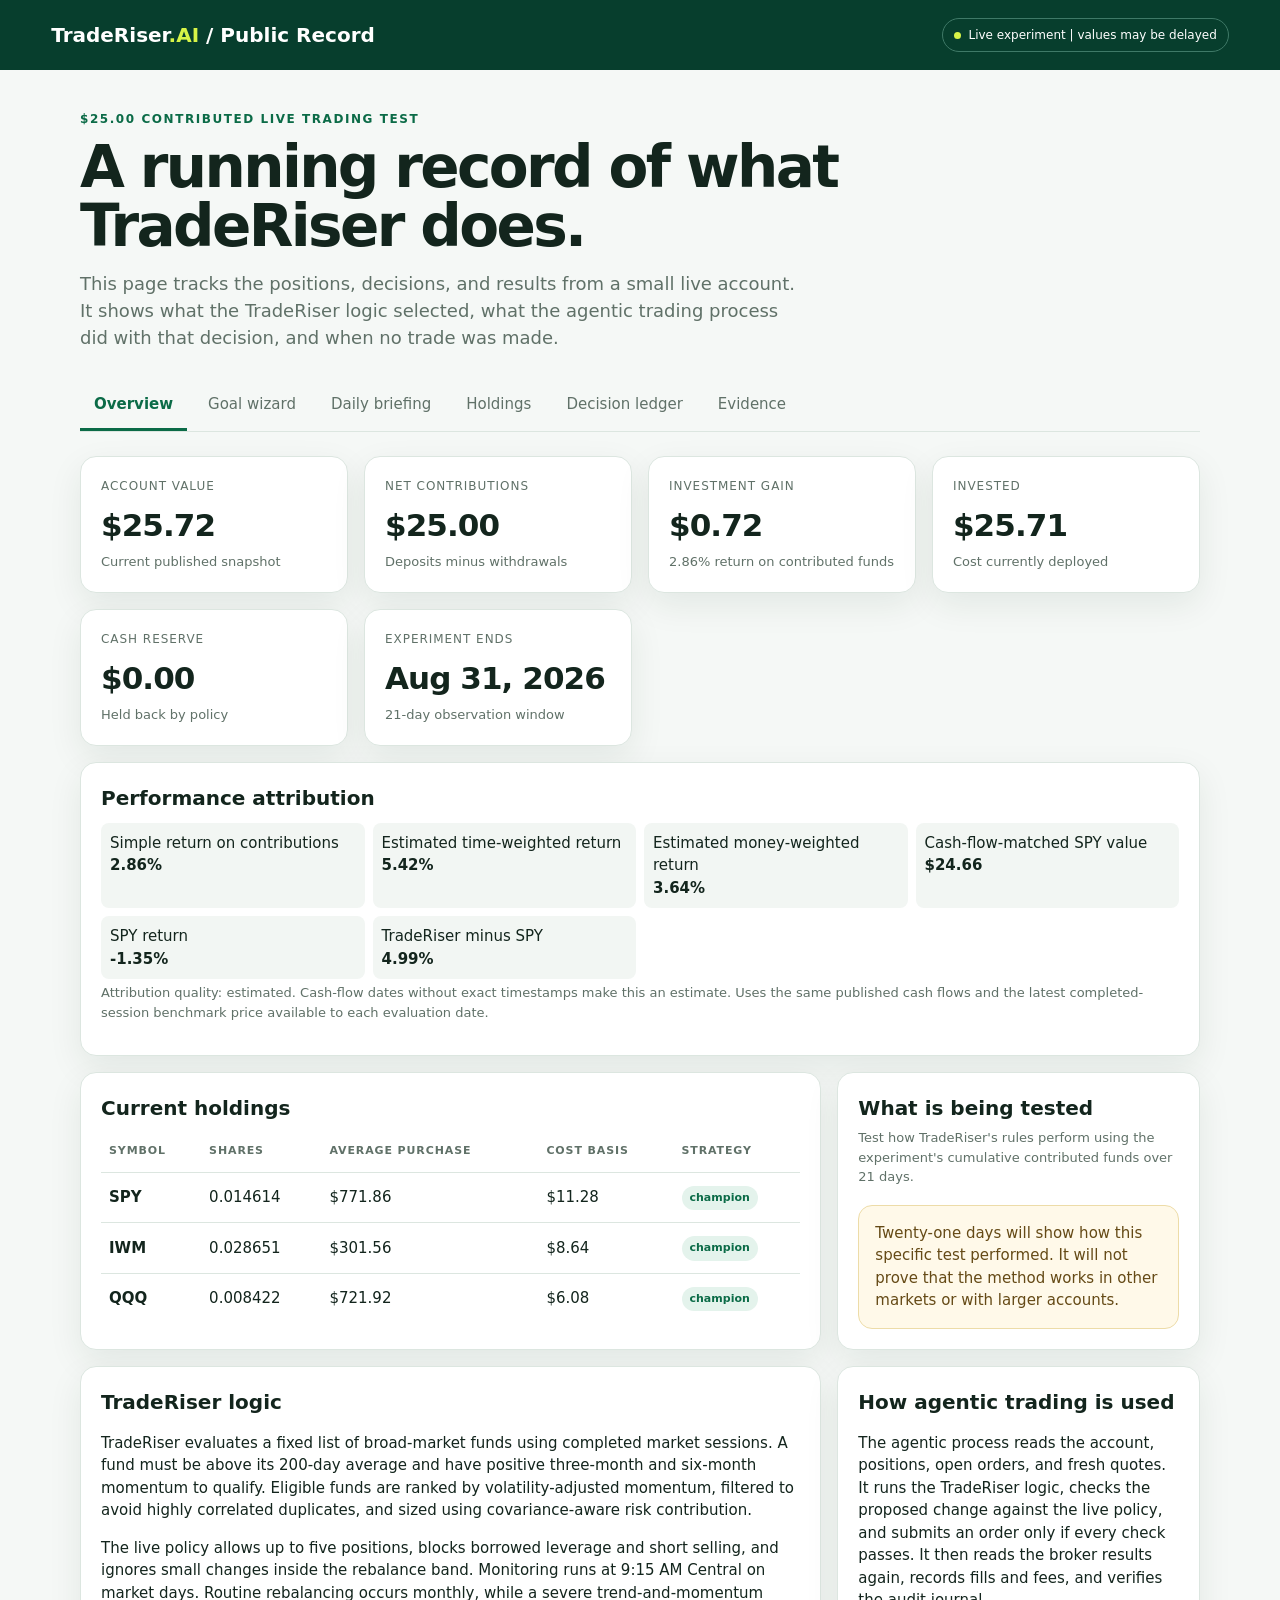
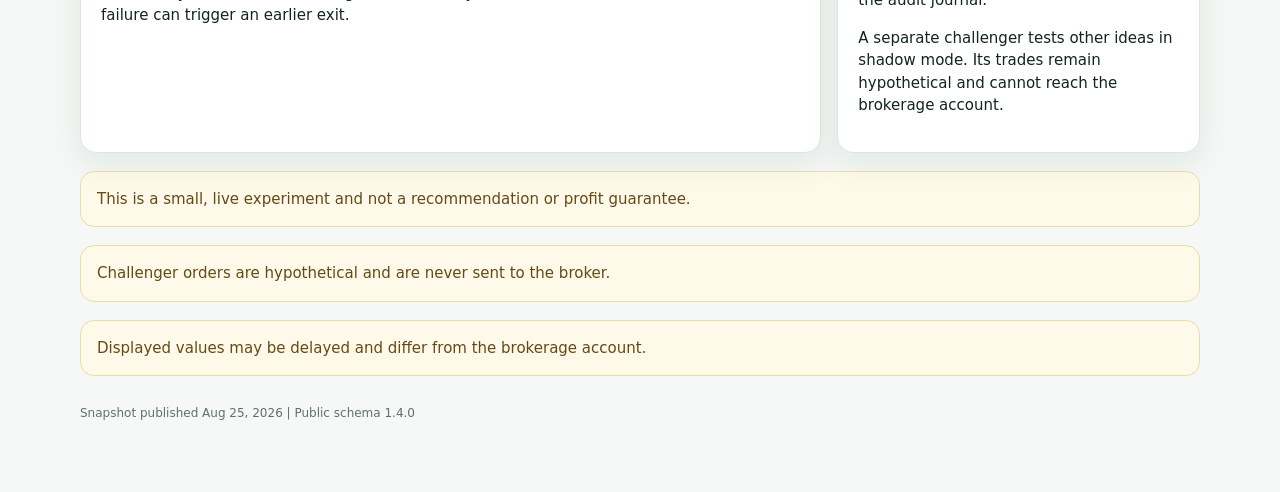
==== traderiser/index.html @ a86deb60 "Show cumulative TradeRiser contributions" ====
<!doctype html>
<html lang="en">
<head>
  <meta charset="utf-8">
  <meta name="viewport" content="width=device-width,initial-scale=1">
  <meta name="description" content="The public, auditable record of TradeRiser's agentic trading experiment using contributed funds.">
  <title>TradeRiser · Public Trading Record</title>
  <style>
    :root{--ink:#13251d;--muted:#607168;--line:#dce6e0;--paper:#f5f8f6;--card:#fff;--green:#0b6b47;--lime:#d7f447;--blue:#2b65d9;--amber:#a76000;--red:#b93535;--shadow:0 12px 34px rgba(15,45,31,.08)}
    *{box-sizing:border-box}body{margin:0;background:var(--paper);color:var(--ink);font:15px/1.5 Inter,ui-sans-serif,system-ui,sans-serif}button{font:inherit}
    header{background:#073e2d;color:#fff;padding:18px clamp(18px,4vw,56px);display:flex;align-items:center;justify-content:space-between;gap:20px}.brand{font-weight:800;font-size:20px}.brand span{color:var(--lime)}.live{padding:7px 11px;border:1px solid #3f7967;border-radius:999px;font-size:12px}.live:before{content:"";display:inline-block;width:7px;height:7px;border-radius:50%;background:var(--lime);margin-right:7px}
    main{max-width:1200px;margin:auto;padding:40px clamp(16px,4vw,40px) 70px}.eyebrow{color:var(--green);font-size:12px;font-weight:800;letter-spacing:.13em;text-transform:uppercase}h1{font-size:clamp(32px,5vw,58px);line-height:1.02;letter-spacing:-.045em;max-width:800px;margin:10px 0 14px}.lede{font-size:18px;color:var(--muted);max-width:730px;margin:0 0 30px}
    .tabs{display:flex;gap:7px;border-bottom:1px solid var(--line);margin-bottom:24px;overflow:auto}.tab{border:0;background:transparent;color:var(--muted);padding:12px 14px;border-bottom:3px solid transparent;cursor:pointer;white-space:nowrap}.tab.active{color:var(--green);border-color:var(--green);font-weight:750}.panel{display:none}.panel.active{display:block}
    .grid{display:grid;grid-template-columns:repeat(12,1fr);gap:16px}.card{grid-column:span 3;background:var(--card);border:1px solid var(--line);border-radius:16px;padding:20px;box-shadow:var(--shadow)}.wide{grid-column:span 8}.side{grid-column:span 4}.full{grid-column:1/-1}.label{font-size:12px;color:var(--muted);text-transform:uppercase;letter-spacing:.08em}.metric{font-size:31px;font-weight:800;letter-spacing:-.03em;margin-top:7px}.sub{color:var(--muted);font-size:13px;margin-top:4px}
    table{width:100%;border-collapse:collapse;margin-top:8px}th,td{text-align:left;padding:12px 8px;border-bottom:1px solid var(--line)}th{font-size:11px;text-transform:uppercase;letter-spacing:.08em;color:var(--muted)}tr:last-child td{border-bottom:0}.ticker{font-weight:850}.pill{display:inline-block;padding:4px 8px;border-radius:999px;font-size:11px;font-weight:750;background:#e4f3ec;color:var(--green)}.pill.shadow{background:#e9effc;color:var(--blue)}.pill.none{background:#f5eee4;color:var(--amber)}
    h2{font-size:20px;margin:0 0 5px}h3{font-size:16px;margin:22px 0 8px}.decision{border-left:3px solid var(--green);padding:0 0 20px 18px;margin-left:5px}.decision.shadow{border-color:var(--blue)}.decision:last-child{padding-bottom:0}.decision-time{color:var(--muted);font-size:12px}.orders{margin:10px 0 0;padding-left:18px}.reason{padding:12px 0;border-bottom:1px solid var(--line)}.reason:last-child{border:0}.score{font-variant-numeric:tabular-nums;font-weight:700}.disclosure{background:#fff9e9;border:1px solid #eddca8;border-radius:14px;padding:16px;color:#654a16;margin-top:18px}.empty{color:var(--muted);padding:18px 0}.error{color:var(--red)}footer{color:var(--muted);font-size:12px;margin-top:28px}.day{border:1px solid var(--line);border-radius:13px;margin:10px 0;background:#fbfdfc}.day summary{display:grid;grid-template-columns:1.3fr 1fr 1fr;gap:12px;align-items:center;padding:14px 16px;cursor:pointer;list-style:none}.day summary::-webkit-details-marker{display:none}.day-date{font-weight:800}.day-value{font-size:18px;font-weight:850}.change.up{color:var(--green)}.change.down{color:var(--red)}.day-detail{padding:0 16px 14px}.day-note{color:var(--muted);font-size:12px;margin:3px 0 10px}
    .wizard-form{display:grid;grid-template-columns:1fr 1fr;gap:14px;margin-top:18px}.wizard-form label{display:grid;gap:6px;font-weight:700}.wizard-form input,.wizard-form select{width:100%;padding:11px;border:1px solid var(--line);border-radius:9px;background:#fff;color:var(--ink)}.primary{border:0;border-radius:9px;background:var(--green);color:#fff;font-weight:800;padding:12px 16px;cursor:pointer}.callout{padding:14px;border-radius:12px;background:#eef6f1;margin:10px 0}.warning{padding:12px;border-radius:10px;background:#fff5dc;color:#704b00;margin-top:9px}.plain{color:var(--muted);margin-top:5px}.flow-grid{display:grid;grid-template-columns:repeat(4,1fr);gap:8px;margin-top:10px}.flow-grid div{padding:9px;background:#f2f6f3;border-radius:8px}.flow-grid b{display:block}.strategy-list{padding-left:20px}.why-grid{display:grid;grid-template-columns:repeat(3,1fr);gap:12px}.why{border:1px solid var(--line);border-radius:12px;padding:15px}
    @media(max-width:800px){.card,.wide,.side{grid-column:1/-1}header{align-items:flex-start;flex-direction:column}.metric{font-size:26px}th:nth-child(3),td:nth-child(3){display:none}.wizard-form,.why-grid,.flow-grid{grid-template-columns:1fr}.day summary{grid-template-columns:1fr 1fr}.day summary .change{grid-column:1/-1}}
  </style>
</head>
<body>
  <header><div class="brand">TradeRiser<span>.AI</span> / Public Record</div><div class="live">Live experiment | values may be delayed</div></header>
  <main>
    <div class="eyebrow" id="experiment-funding">Live trading test</div>
    <h1>A running record of what TradeRiser does.</h1>
    <p class="lede">This page tracks the positions, decisions, and results from a small live account. It shows what the TradeRiser logic selected, what the agentic trading process did with that decision, and when no trade was made.</p>
    <nav class="tabs" aria-label="Transparency sections">
      <button class="tab active" data-panel="overview">Overview</button><button class="tab" data-panel="wizard">Goal wizard</button><button class="tab" data-panel="briefing">Daily briefing</button><button class="tab" data-panel="holdings">Holdings</button><button class="tab" data-panel="ledger">Decision ledger</button><button class="tab" data-panel="research">Evidence</button>
    </nav>
    <section id="overview" class="panel active"><div class="grid">
      <article class="card"><div class="label">Account value</div><div class="metric" id="value">N/A</div><div class="sub">Current published snapshot</div></article>
      <article class="card"><div class="label">Net contributions</div><div class="metric" id="contributions">N/A</div><div class="sub">Deposits minus withdrawals</div></article>
      <article class="card"><div class="label">Investment gain</div><div class="metric" id="gain">N/A</div><div class="sub" id="gain-rate">Excludes contributed funds</div></article>
      <article class="card"><div class="label">Invested</div><div class="metric" id="invested">N/A</div><div class="sub">Cost currently deployed</div></article>
      <article class="card"><div class="label">Cash reserve</div><div class="metric" id="cash">N/A</div><div class="sub">Held back by policy</div></article>
      <article class="card"><div class="label">Experiment ends</div><div class="metric" id="ends">N/A</div><div class="sub">21-day observation window</div></article>
      <article class="card full"><h2>Performance attribution</h2><div id="performance-summary" class="flow-grid"></div><p class="sub" id="performance-note"></p></article>
      <article class="card wide"><h2>Current holdings</h2><div id="overview-holdings"></div></article>
      <article class="card side"><h2>What is being tested</h2><p id="objective" class="sub"></p><div class="disclosure">Twenty-one days will show how this specific test performed. It will not prove that the method works in other markets or with larger accounts.</div></article>
      <article class="card wide"><h2>TradeRiser logic</h2><p>TradeRiser evaluates a fixed list of broad-market funds using completed market sessions. A fund must be above its 200-day average and have positive three-month and six-month momentum to qualify. Eligible funds are ranked by volatility-adjusted momentum, filtered to avoid highly correlated duplicates, and sized using covariance-aware risk contribution.</p><p>The live policy allows up to five positions, blocks borrowed leverage and short selling, and ignores small changes inside the rebalance band. Monitoring runs at 9:15 AM Central on market days. Routine rebalancing occurs monthly, while a severe trend-and-momentum failure can trigger an earlier exit.</p></article>
      <article class="card side"><h2>How agentic trading is used</h2><p>The agentic process reads the account, positions, open orders, and fresh quotes. It runs the TradeRiser logic, checks the proposed change against the live policy, and submits an order only if every check passes. It then reads the broker results again, records fills and fees, and verifies the audit journal.</p><p>A separate challenger tests other ideas in shadow mode. Its trades remain hypothetical and cannot reach the brokerage account.</p></article>
    </div></section>
    <section id="wizard" class="panel"><div class="grid"><article class="card wide"><h2>Build a starting profile</h2><p class="sub">Five answers create an educational draft. It cannot change the live account or place a trade.</p><form id="goal-form" class="wizard-form"><label>1. What is the money for?<select id="goal"><option>Long-term wealth</option><option>Retirement</option><option>Home purchase</option><option>Education</option></select></label><label>2. How many years can it stay invested?<input id="horizon" type="number" min="1" max="50" value="10"></label><label>3. How much could you add each month?<input id="monthly" type="number" min="0" step="5" value="20"></label><label>4. What temporary loss could you tolerate?<select id="loss"><option value="8">About 8%</option><option value="18" selected>About 18%</option><option value="30">About 30%</option></select></label><label>5. Do you have separate emergency savings?<select id="emergency"><option value="yes">Yes</option><option value="no">No</option></select></label><button class="primary" type="submit">Create draft profile</button></form></article><article class="card side"><h2>Your draft</h2><div id="profile-result" class="empty">Complete the five questions to see a profile.</div></article><article class="card full"><h2>Long-term funding projection</h2><p class="sub">Illustrative scenarios only. Returns are not guaranteed.</p><div id="projection"></div></article></div></section>
    <section id="briefing" class="panel"><div class="grid"><article class="card wide"><h2>What happened today</h2><div id="daily-briefing"></div></article><article class="card side"><h2>Beginner dictionary</h2><div id="dictionary"></div></article></div></section>
    <section id="holdings" class="panel"><div class="grid"><article class="card full"><h2>Positions owned by this experiment</h2><div id="holdings-table"></div></article><article class="card full"><h2>Why do I own this?</h2><div id="holding-reasons" class="why-grid"></div></article></div></section>
    <section id="ledger" class="panel"><div class="grid"><article class="card full"><h2>Daily portfolio record</h2><p class="sub">Select a day to see the portfolio total, change from the prior published day, and the holdings behind that value.</p><div id="portfolio-history"></div></article><article class="card full"><h2>Executed trades</h2><p class="sub">Reconciled broker fills are published immediately after verification.</p><div id="trades"></div></article><article class="card full"><h2>Decision ledger</h2><p class="sub">Every recorded champion and challenger cycle appears here. Hypothetical challenger orders are never sent to Robinhood.</p><div id="decisions"></div></article></div></section>
    <section id="research" class="panel"><div class="grid"><article class="card wide"><h2>Strategy profile</h2><div id="strategy-profile"></div></article><article class="card side"><h2>Evidence status</h2><div id="evidence"></div></article><article class="card wide"><h2>Live account vs SPY</h2><div id="live-benchmark"></div></article><article class="card side"><h2>Challenger vs SPY</h2><div id="backtest"></div></article><article class="card full"><h2>Latest champion ranking</h2><div id="rankings"></div></article></div></section>
    <div id="disclosures"></div><footer id="published">Loading public snapshot…</footer>
  </main>
  <script>
    const money=v=>v==null?'N/A':new Intl.NumberFormat('en-US',{style:'currency',currency:'USD'}).format(v);
    const pct=v=>v==null?'N/A':`${(v*100).toFixed(2)}%`;
    const date=v=>v?new Date(/^\d{4}-\d{2}-\d{2}$/.test(v)?`${v}T12:00:00`:v).toLocaleDateString('en-US',{month:'short',day:'numeric',year:'numeric'}):'N/A';
    document.querySelectorAll('.tab').forEach(btn=>btn.addEventListener('click',()=>{document.querySelectorAll('.tab,.panel').forEach(x=>x.classList.remove('active'));btn.classList.add('active');document.getElementById(btn.dataset.panel).classList.add('active')}));
    function holdings(items){if(!items.length)return '<div class="empty">No published positions.</div>';return `<table><thead><tr><th>Symbol</th><th>Shares</th><th>Average purchase</th><th>Cost basis</th><th>Strategy</th></tr></thead><tbody>${items.map(x=>`<tr><td class="ticker">${x.symbol}</td><td>${x.shares}</td><td>${money(x.average_price)}</td><td>${money(x.cost_basis)}</td><td><span class="pill">${x.strategy}</span></td></tr>`).join('')}</tbody></table>`}
    function ledger(items){if(!items.length)return '<div class="empty">No published decisions.</div>';return items.map(x=>`<div class="decision ${x.kind==='challenger'?'shadow':''}"><div><span class="pill ${x.kind==='challenger'?'shadow':'none'}">${x.kind.replace('_',' ')}</span> <span class="pill">${x.stage||'evaluation'}</span> <span class="pill ${x.orders.length?'shadow':'none'}">${x.orders.length?x.orders[0].status||x.status:'no trade'}</span></div><h3>${x.kind==='executed_trade'?`Executed ${x.orders[0].side} of ${x.orders[0].symbol}`:(x.selected.length?`Selected ${x.selected.join(', ')}`:'No allocation change')}</h3><div class="decision-time">${date(x.generated_at)}</div>${x.orders.length?`<ul class="orders">${x.orders.map(o=>`<li>${o.side} ${money(o.dollars)} of ${o.symbol} · ${o.status||x.status}${o.quantity!=null?` · ${o.quantity} shares at ${money(o.average_price)} · fees ${money(o.fees)}`:''}</li>`).join('')}</ul>`:'<p class="sub">Evaluation completed; no order crossed the strategy threshold.</p>'}${x.kind==='executed_trade'?`<div class="reason">Decision source: ${x.decision_source||'not recorded'} · Broker submission: ${x.broker_submission_source||'not recorded'} · Authorization: ${x.authorization_label} · Reconciliation: ${x.reconciled?'matched':'mismatch'}</div>${x.deferred_follow_up?`<div class="reason">Deferred follow-up: ${x.deferred_follow_up.symbol} ${money(x.deferred_follow_up.dollars)} · ${x.deferred_follow_up.status}</div>`:''}`:''}${x.explanation.slice(0,2).map(r=>`<div class="reason">${r}</div>`).join('')}</div>`).join('')}
    function tradeLedger(items){if(!items?.length)return '<div class="empty">No reconciled fills have been published.</div>';return `<table><thead><tr><th>Time</th><th>Symbol</th><th>Side</th><th>Amount</th><th>Shares</th><th>Fill price</th><th>Fees</th><th>Decision source</th><th>Broker submission</th><th>Status</th></tr></thead><tbody>${items.slice().reverse().map(x=>`<tr><td>${date(x.reconciled_at)}</td><td class="ticker">${x.symbol}</td><td>${x.side}</td><td>${money(x.dollar_amount)}</td><td>${x.quantity??'N/A'}</td><td>${money(x.average_price)}</td><td>${money(x.fees)}</td><td>${x.decision_source||'not recorded'}</td><td>${x.broker_submission_source||'not recorded'}</td><td><span class="pill">${x.state}</span>${x.deferred_follow_up?`<div class="sub">${x.deferred_follow_up.symbol} ${money(x.deferred_follow_up.dollars)} · ${x.deferred_follow_up.status}</div>`:''}</td></tr>`).join('')}</tbody></table>`}
    function portfolioHistory(items){if(!items?.length)return '<div class="empty">No daily portfolio history has been published.</div>';return items.slice().reverse().map((x,i)=>{const c=x.change;const cls=c>0?'up':c<0?'down':'';const breakdown=x.holdings?.length?`<table><thead><tr><th>Symbol</th><th>Shares</th><th>Value</th></tr></thead><tbody>${x.holdings.map(h=>`<tr><td class="ticker">${h.symbol}</td><td>${h.shares??'N/A'}</td><td>${money(h.value)}</td></tr>`).join('')}</tbody></table>`:'<div class="empty">No holdings were captured.</div>';return `<details class="day" ${i===0?'open':''}><summary><span class="day-date">${date(x.date)}</span><span class="day-value">${money(x.value)}</span><span class="change ${cls}">${c==null?'Starting value':`${c>=0?'+':''}${money(c)} (${c>=0?'+':''}${pct(x.change_pct)})`}</span></summary><div class="day-detail"><div class="day-note">${x.note||''}</div><div class="flow-grid"><div>Total change<b>${c==null?'N/A':money(c)}</b></div><div>Contributions<b>${money(x.contributions||0)}</b></div><div>Market gain/loss<b>${x.market_gain==null?'N/A':money(x.market_gain)}</b></div><div>Time-weighted return<b>${pct(x.time_weighted_return)}</b></div></div>${breakdown}<div class="sub">Cash ${money(x.cash)} · Withdrawals ${money(x.withdrawals||0)} · Source: ${x.source.replaceAll('_',' ')}</div></div></details>`}).join('')}
    function ranks(items){return `<table><thead><tr><th>Symbol</th><th>Eligible</th><th>Score</th><th>6-month momentum</th><th>Volatility</th></tr></thead><tbody>${items.map(x=>`<tr><td class="ticker">${x.symbol}</td><td>${x.eligible?'Yes':'No'}</td><td class="score">${x.score?.toFixed(3)??'N/A'}</td><td>${pct(x.momentum_126d)}</td><td>${pct(x.annualized_volatility)}</td></tr>`).join('')}</tbody></table>`}
    function projection(monthly,years){const rates=[0,.04,.07];return `<table><thead><tr><th>Scenario</th><th>Assumed annual return</th><th>Projected value</th></tr></thead><tbody>${rates.map((r,i)=>{const months=years*12;const rate=r/12;const value=rate?monthly*((Math.pow(1+rate,months)-1)/rate):monthly*months;return `<tr><td>${['Contributions only','Lower-growth illustration','Higher-growth illustration'][i]}</td><td>${pct(r)}</td><td>${money(value)}</td></tr>`}).join('')}</tbody></table>`}
    function buildProfile(e){e.preventDefault();const years=+horizon.value,monthlyAmount=+monthly.value,lossAmount=+loss.value,hasEmergency=emergency.value==='yes';let name=lossAmount<10?'Cautious':lossAmount<25?'Balanced growth':'Growth';let reserve=lossAmount<10?30:lossAmount<25?10:5;if(years<3)reserve=Math.max(reserve,40);const warnings=[];if(!hasEmergency)warnings.push('Build accessible emergency savings before relying on invested money.');if(years<3)warnings.push('A short timeline can force a sale during a market decline.');document.getElementById('profile-result').innerHTML=`<div class="callout"><b>${name}</b><div class="plain">For ${goal.value.toLowerCase()} over ${years} years with ${money(monthlyAmount)} added monthly.</div></div><div class="reason">Suggested cash reserve <b>${reserve}%</b></div><div class="reason">Borrowed leverage <b>Not allowed</b></div><div class="reason">Status <b>Draft requiring review</b></div>${warnings.map(x=>`<div class="warning">${x}</div>`).join('')}`;document.getElementById('projection').innerHTML=projection(monthlyAmount,years)}
    document.getElementById('goal-form').addEventListener('submit',buildProfile);
    fetch('data.json',{cache:'no-store'}).then(r=>{if(!r.ok)throw Error('snapshot unavailable');return r.json()}).then(d=>{
      value.textContent=money(d.account.value);const contributed=d.account.net_contributions;const investmentGain=d.account.investment_gain??(contributed==null?null:d.account.value-contributed);document.getElementById('experiment-funding').textContent=contributed==null?'Live trading test':`${money(contributed)} contributed live trading test`;
      contributions.textContent=money(contributed);gain.textContent=money(investmentGain);document.getElementById('gain-rate').textContent=`${pct(d.account.simple_return_on_contributions??(contributed?investmentGain/contributed:null))} return on contributed funds`;
      const perf=d.performance||{},mw=perf.money_weighted||{},lb=perf.live_benchmark||{};document.getElementById('performance-summary').innerHTML=`<div>Simple return on contributions<b>${pct(perf.simple_return_on_contributions)}</b></div><div>Estimated time-weighted return<b>${pct(perf.time_weighted_return)}</b></div><div>Estimated money-weighted return<b>${pct(mw.return)}</b></div><div>Cash-flow-matched ${lb.symbol||'SPY'} value<b>${money(lb.value)}</b></div><div>${lb.symbol||'SPY'} return<b>${pct(lb.return)}</b></div><div>TradeRiser minus ${lb.symbol||'SPY'}<b>${pct(lb.actual_excess_return)}</b></div>`;document.getElementById('performance-note').textContent=`Attribution quality: ${perf.time_weighted_quality||'unavailable'}. ${mw.note||''} ${lb.note||''}`;
      invested.textContent=money(d.account.invested);cash.textContent=money(d.account.cash);ends.textContent=date(d.experiment.ends);objective.textContent=d.experiment.objective;
      const h=holdings(d.holdings);document.getElementById('overview-holdings').innerHTML=h;document.getElementById('holdings-table').innerHTML=h;
      document.getElementById('holding-reasons').innerHTML=(d.holdings||[]).map(x=>`<article class="why"><h3>${x.symbol}</h3><p>Owned because it qualified under the champion's completed-session trend, momentum, diversification, and risk-sizing rules.</p><div class="sub">Current value ${money(x.current_value)} · Average purchase ${money(x.average_price)}</div></article>`).join('');
      document.getElementById('portfolio-history').innerHTML=portfolioHistory(d.portfolio_history||[]);trades.innerHTML=tradeLedger(d.trades||[]);decisions.innerHTML=ledger(d.decisions);rankings.innerHTML=ranks(d.research.champion_rankings);
      const brief=d.daily_briefing||{};document.getElementById('daily-briefing').innerHTML=`<div class="callout"><b>${brief.headline||'No briefing available.'}</b></div>${['portfolio_context','market_context','champion','challenger'].map(k=>`<div class="reason">${brief[k]||''}</div>`).join('')}<p class="sub">${brief.disclosure||''}</p>`;
      document.getElementById('dictionary').innerHTML=Object.entries(d.plain_language||{}).map(([term,meaning])=>`<div class="reason"><b>${term}</b><div class="plain">${meaning}</div></div>`).join('');
      const sp=d.strategy_profile||{};document.getElementById('strategy-profile').innerHTML=`<div class="callout"><b>${sp.name||'Strategy'}</b><div class="plain">${sp.best_for||''}</div></div><h3>Published rules</h3><ul class="strategy-list">${(sp.rules||[]).map(x=>`<li>${x}</li>`).join('')}</ul><h3>Risk controls</h3><ul class="strategy-list">${(sp.risk_controls||[]).map(x=>`<li>${x}</li>`).join('')}</ul>`;
      const ev=d.evidence||{};document.getElementById('evidence').innerHTML=`<div class="reason">Live days <b>${ev.live_days??'N/A'}</b></div><div class="reason">Champion cycles <b>${ev.champion_cycles??'N/A'}</b></div><div class="reason">Reconciled trades <b>${ev.reconciled_trades??'N/A'}</b></div>${(ev.limitations||[]).map(x=>`<div class="warning">${x}</div>`).join('')}`;
      document.getElementById('live-benchmark').innerHTML=lb.status==='unavailable'?'<div class="empty">A synchronized live benchmark is not available.</div>':`<div class="reason">TradeRiser value <b>${money(d.account.value)}</b></div><div class="reason">Cash-flow-matched ${lb.symbol} value <b>${money(lb.value)}</b></div><div class="reason">TradeRiser estimated money-weighted return <b>${pct(mw.return)}</b></div><div class="reason">${lb.symbol} return <b>${pct(lb.return)}</b></div><div class="reason">Difference <b>${pct(lb.actual_excess_return)}</b></div><p class="sub">${lb.note}</p>`;
      const b=d.research.backtest;backtest.innerHTML=`<h3>Challenger</h3><div class="reason">Annualized return <b>${pct(b.strategy.cagr)}</b></div><div class="reason">Volatility <b>${pct(b.strategy.annualized_volatility)}</b></div><div class="reason">Max drawdown <b>${pct(b.strategy.maximum_drawdown)}</b></div><h3>SPY benchmark</h3><div class="reason">Annualized return <b>${pct(b.benchmark.cagr)}</b></div><div class="reason">Volatility <b>${pct(b.benchmark.annualized_volatility)}</b></div><div class="reason">Max drawdown <b>${pct(b.benchmark.maximum_drawdown)}</b></div><p class="sub">Historical backtests are hypothetical and not live results.</p>`;
      disclosures.innerHTML=d.disclosures.map(x=>`<div class="disclosure">${x}</div>`).join('');published.textContent=`Snapshot published ${date(d.published_at)} | Public schema ${d.schema_version}`;
    }).catch(e=>{published.innerHTML='<span class="error">The public snapshot could not be loaded.</span>'});
  </script>
</body>
</html>
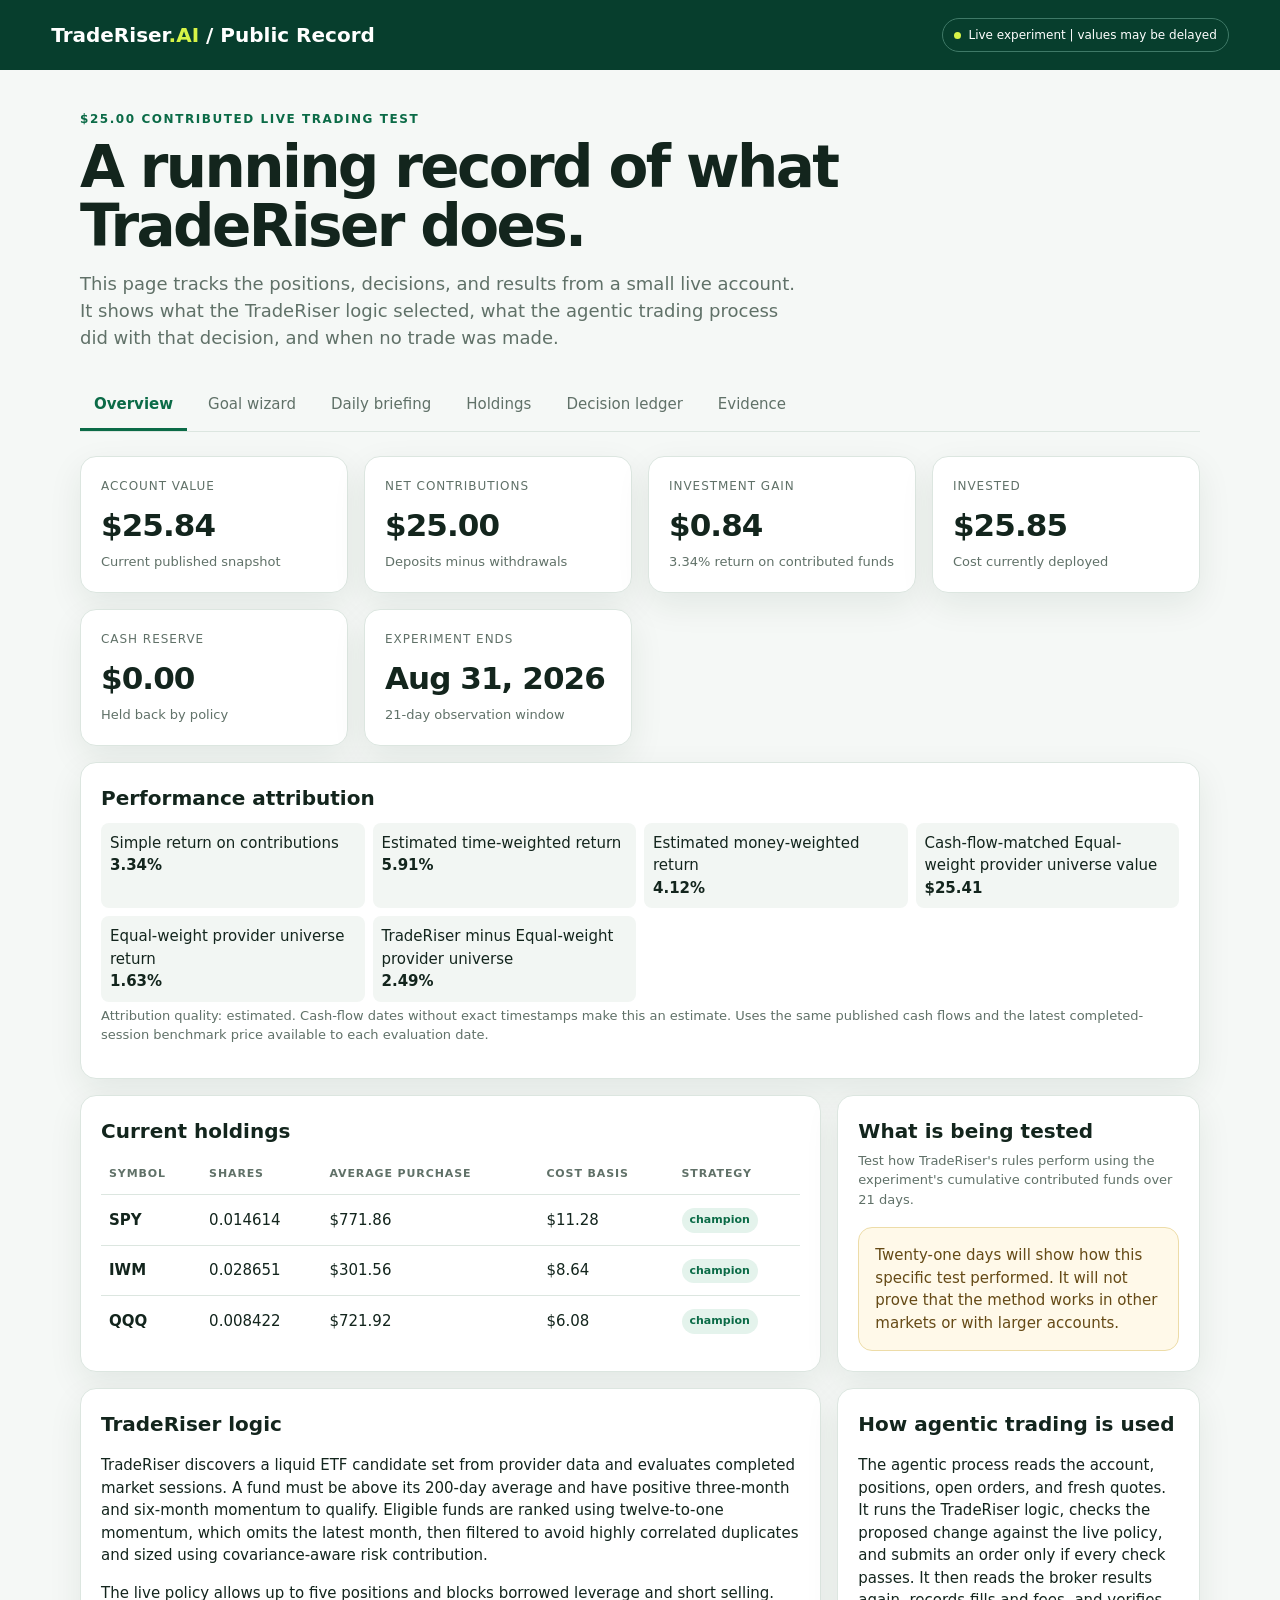
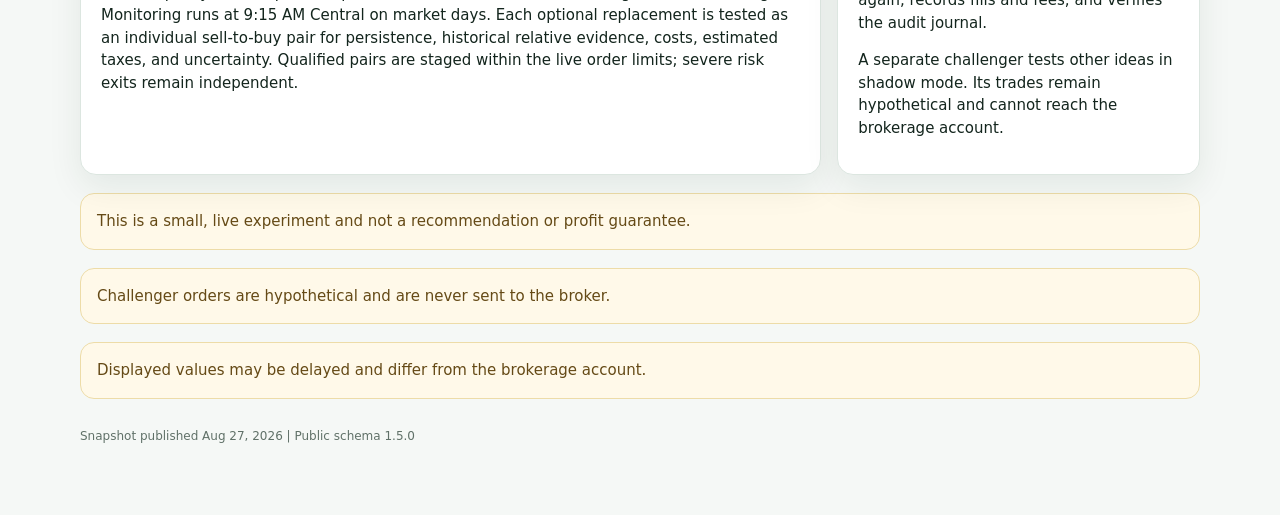
==== commit 60f30ac6: "Explain repaired TradeRiser rotation logic" ====
--- a/traderiser/index.html
+++ b/traderiser/index.html
@@ -37,14 +37,14 @@
       <article class="card full"><h2>Performance attribution</h2><div id="performance-summary" class="flow-grid"></div><p class="sub" id="performance-note"></p></article>
       <article class="card wide"><h2>Current holdings</h2><div id="overview-holdings"></div></article>
       <article class="card side"><h2>What is being tested</h2><p id="objective" class="sub"></p><div class="disclosure">Twenty-one days will show how this specific test performed. It will not prove that the method works in other markets or with larger accounts.</div></article>
-      <article class="card wide"><h2>TradeRiser logic</h2><p>TradeRiser evaluates a fixed list of broad-market funds using completed market sessions. A fund must be above its 200-day average and have positive three-month and six-month momentum to qualify. Eligible funds are ranked by volatility-adjusted momentum, filtered to avoid highly correlated duplicates, and sized using covariance-aware risk contribution.</p><p>The live policy allows up to five positions, blocks borrowed leverage and short selling, and ignores small changes inside the rebalance band. Monitoring runs at 9:15 AM Central on market days. Routine rebalancing occurs monthly, while a severe trend-and-momentum failure can trigger an earlier exit.</p></article>
+      <article class="card wide"><h2>TradeRiser logic</h2><p>TradeRiser discovers a liquid ETF candidate set from provider data and evaluates completed market sessions. A fund must be above its 200-day average and have positive three-month and six-month momentum to qualify. Eligible funds are ranked using twelve-to-one momentum, which omits the latest month, then filtered to avoid highly correlated duplicates and sized using covariance-aware risk contribution.</p><p>The live policy allows up to five positions and blocks borrowed leverage and short selling. Monitoring runs at 9:15 AM Central on market days. Each optional replacement is tested as an individual sell-to-buy pair for persistence, historical relative evidence, costs, estimated taxes, and uncertainty. Qualified pairs are staged within the live order limits; severe risk exits remain independent.</p></article>
       <article class="card side"><h2>How agentic trading is used</h2><p>The agentic process reads the account, positions, open orders, and fresh quotes. It runs the TradeRiser logic, checks the proposed change against the live policy, and submits an order only if every check passes. It then reads the broker results again, records fills and fees, and verifies the audit journal.</p><p>A separate challenger tests other ideas in shadow mode. Its trades remain hypothetical and cannot reach the brokerage account.</p></article>
     </div></section>
     <section id="wizard" class="panel"><div class="grid"><article class="card wide"><h2>Build a starting profile</h2><p class="sub">Five answers create an educational draft. It cannot change the live account or place a trade.</p><form id="goal-form" class="wizard-form"><label>1. What is the money for?<select id="goal"><option>Long-term wealth</option><option>Retirement</option><option>Home purchase</option><option>Education</option></select></label><label>2. How many years can it stay invested?<input id="horizon" type="number" min="1" max="50" value="10"></label><label>3. How much could you add each month?<input id="monthly" type="number" min="0" step="5" value="20"></label><label>4. What temporary loss could you tolerate?<select id="loss"><option value="8">About 8%</option><option value="18" selected>About 18%</option><option value="30">About 30%</option></select></label><label>5. Do you have separate emergency savings?<select id="emergency"><option value="yes">Yes</option><option value="no">No</option></select></label><button class="primary" type="submit">Create draft profile</button></form></article><article class="card side"><h2>Your draft</h2><div id="profile-result" class="empty">Complete the five questions to see a profile.</div></article><article class="card full"><h2>Long-term funding projection</h2><p class="sub">Illustrative scenarios only. Returns are not guaranteed.</p><div id="projection"></div></article></div></section>
     <section id="briefing" class="panel"><div class="grid"><article class="card wide"><h2>What happened today</h2><div id="daily-briefing"></div></article><article class="card side"><h2>Beginner dictionary</h2><div id="dictionary"></div></article></div></section>
     <section id="holdings" class="panel"><div class="grid"><article class="card full"><h2>Positions owned by this experiment</h2><div id="holdings-table"></div></article><article class="card full"><h2>Why do I own this?</h2><div id="holding-reasons" class="why-grid"></div></article></div></section>
     <section id="ledger" class="panel"><div class="grid"><article class="card full"><h2>Daily portfolio record</h2><p class="sub">Select a day to see the portfolio total, change from the prior published day, and the holdings behind that value.</p><div id="portfolio-history"></div></article><article class="card full"><h2>Executed trades</h2><p class="sub">Reconciled broker fills are published immediately after verification.</p><div id="trades"></div></article><article class="card full"><h2>Decision ledger</h2><p class="sub">Every recorded champion and challenger cycle appears here. Hypothetical challenger orders are never sent to Robinhood.</p><div id="decisions"></div></article></div></section>
-    <section id="research" class="panel"><div class="grid"><article class="card wide"><h2>Strategy profile</h2><div id="strategy-profile"></div></article><article class="card side"><h2>Evidence status</h2><div id="evidence"></div></article><article class="card wide"><h2>Live account vs SPY</h2><div id="live-benchmark"></div></article><article class="card side"><h2>Challenger vs SPY</h2><div id="backtest"></div></article><article class="card full"><h2>Latest champion ranking</h2><div id="rankings"></div></article></div></section>
+    <section id="research" class="panel"><div class="grid"><article class="card wide"><h2>Strategy profile</h2><div id="strategy-profile"></div></article><article class="card side"><h2>Evidence status</h2><div id="evidence"></div></article><article class="card wide"><h2>Live account vs provider benchmark</h2><div id="live-benchmark"></div></article><article class="card side"><h2>Challenger vs provider benchmark</h2><div id="backtest"></div></article><article class="card full"><h2>Replacement-benefit gate</h2><p class="sub">Before an optional rotation, TradeRiser estimates whether the incoming asset's persistent advantage is large enough to overcome trading costs, estimated taxes, and uncertainty.</p><div id="replacement-analysis"></div></article><article class="card full"><h2>Latest champion ranking</h2><div id="rankings"></div></article></div></section>
     <div id="disclosures"></div><footer id="published">Loading public snapshot…</footer>
   </main>
   <script>
@@ -56,24 +56,25 @@
     function ledger(items){if(!items.length)return '<div class="empty">No published decisions.</div>';return items.map(x=>`<div class="decision ${x.kind==='challenger'?'shadow':''}"><div><span class="pill ${x.kind==='challenger'?'shadow':'none'}">${x.kind.replace('_',' ')}</span> <span class="pill">${x.stage||'evaluation'}</span> <span class="pill ${x.orders.length?'shadow':'none'}">${x.orders.length?x.orders[0].status||x.status:'no trade'}</span></div><h3>${x.kind==='executed_trade'?`Executed ${x.orders[0].side} of ${x.orders[0].symbol}`:(x.selected.length?`Selected ${x.selected.join(', ')}`:'No allocation change')}</h3><div class="decision-time">${date(x.generated_at)}</div>${x.orders.length?`<ul class="orders">${x.orders.map(o=>`<li>${o.side} ${money(o.dollars)} of ${o.symbol} · ${o.status||x.status}${o.quantity!=null?` · ${o.quantity} shares at ${money(o.average_price)} · fees ${money(o.fees)}`:''}</li>`).join('')}</ul>`:'<p class="sub">Evaluation completed; no order crossed the strategy threshold.</p>'}${x.kind==='executed_trade'?`<div class="reason">Decision source: ${x.decision_source||'not recorded'} · Broker submission: ${x.broker_submission_source||'not recorded'} · Authorization: ${x.authorization_label} · Reconciliation: ${x.reconciled?'matched':'mismatch'}</div>${x.deferred_follow_up?`<div class="reason">Deferred follow-up: ${x.deferred_follow_up.symbol} ${money(x.deferred_follow_up.dollars)} · ${x.deferred_follow_up.status}</div>`:''}`:''}${x.explanation.slice(0,2).map(r=>`<div class="reason">${r}</div>`).join('')}</div>`).join('')}
     function tradeLedger(items){if(!items?.length)return '<div class="empty">No reconciled fills have been published.</div>';return `<table><thead><tr><th>Time</th><th>Symbol</th><th>Side</th><th>Amount</th><th>Shares</th><th>Fill price</th><th>Fees</th><th>Decision source</th><th>Broker submission</th><th>Status</th></tr></thead><tbody>${items.slice().reverse().map(x=>`<tr><td>${date(x.reconciled_at)}</td><td class="ticker">${x.symbol}</td><td>${x.side}</td><td>${money(x.dollar_amount)}</td><td>${x.quantity??'N/A'}</td><td>${money(x.average_price)}</td><td>${money(x.fees)}</td><td>${x.decision_source||'not recorded'}</td><td>${x.broker_submission_source||'not recorded'}</td><td><span class="pill">${x.state}</span>${x.deferred_follow_up?`<div class="sub">${x.deferred_follow_up.symbol} ${money(x.deferred_follow_up.dollars)} · ${x.deferred_follow_up.status}</div>`:''}</td></tr>`).join('')}</tbody></table>`}
     function portfolioHistory(items){if(!items?.length)return '<div class="empty">No daily portfolio history has been published.</div>';return items.slice().reverse().map((x,i)=>{const c=x.change;const cls=c>0?'up':c<0?'down':'';const breakdown=x.holdings?.length?`<table><thead><tr><th>Symbol</th><th>Shares</th><th>Value</th></tr></thead><tbody>${x.holdings.map(h=>`<tr><td class="ticker">${h.symbol}</td><td>${h.shares??'N/A'}</td><td>${money(h.value)}</td></tr>`).join('')}</tbody></table>`:'<div class="empty">No holdings were captured.</div>';return `<details class="day" ${i===0?'open':''}><summary><span class="day-date">${date(x.date)}</span><span class="day-value">${money(x.value)}</span><span class="change ${cls}">${c==null?'Starting value':`${c>=0?'+':''}${money(c)} (${c>=0?'+':''}${pct(x.change_pct)})`}</span></summary><div class="day-detail"><div class="day-note">${x.note||''}</div><div class="flow-grid"><div>Total change<b>${c==null?'N/A':money(c)}</b></div><div>Contributions<b>${money(x.contributions||0)}</b></div><div>Market gain/loss<b>${x.market_gain==null?'N/A':money(x.market_gain)}</b></div><div>Time-weighted return<b>${pct(x.time_weighted_return)}</b></div></div>${breakdown}<div class="sub">Cash ${money(x.cash)} · Withdrawals ${money(x.withdrawals||0)} · Source: ${x.source.replaceAll('_',' ')}</div></div></details>`}).join('')}
-    function ranks(items){return `<table><thead><tr><th>Symbol</th><th>Eligible</th><th>Score</th><th>6-month momentum</th><th>Volatility</th></tr></thead><tbody>${items.map(x=>`<tr><td class="ticker">${x.symbol}</td><td>${x.eligible?'Yes':'No'}</td><td class="score">${x.score?.toFixed(3)??'N/A'}</td><td>${pct(x.momentum_126d)}</td><td>${pct(x.annualized_volatility)}</td></tr>`).join('')}</tbody></table>`}
+    function ranks(items){return `<table><thead><tr><th>Symbol</th><th>Eligible</th><th>Score</th><th>12-to-1 momentum</th><th>Volatility</th></tr></thead><tbody>${items.map(x=>`<tr><td class="ticker">${x.symbol}</td><td>${x.eligible?'Yes':'No'}</td><td class="score">${x.score?.toFixed(3)??'N/A'}</td><td>${pct(x.momentum_12_1)}</td><td>${pct(x.annualized_volatility)}</td></tr>`).join('')}</tbody></table>`}
+    function replacement(x){if(!x||!Object.keys(x).length)return '<div class="empty">No replacement analysis was published for this cycle.</div>';const rows=x.comparisons||[];const summary=`<div class="callout"><b>${x.passed?'Passed':'Blocked'}</b><div class="plain">${x.reason||'No reason recorded.'}</div></div><div class="reason">Confirmation sessions <b>${x.required_sessions??'N/A'}</b></div><div class="reason">Minimum score advantage <b>${x.score_hurdle?.toFixed(3)??'N/A'}</b></div><div class="reason">Approved pairs <b>${(x.approved_pairs||[]).length}</b></div>`;if(!rows.length)return summary;return summary+`<table><thead><tr><th>Sell candidate</th><th>Buy candidate</th><th>Score advantage</th><th>Estimated benefit</th><th>Required benefit</th><th>Estimated tax</th></tr></thead><tbody>${rows.map(r=>`<tr><td class="ticker">${r.outgoing_symbol}</td><td class="ticker">${r.incoming_symbol}</td><td>${r.score_advantage?.toFixed(3)??'N/A'}</td><td>${money(r.expected_edge_dollars)}</td><td>${money(r.required_edge_dollars)}</td><td>${money(r.estimated_tax_cost_dollars)}</td></tr>`).join('')}</tbody></table>`}
     function projection(monthly,years){const rates=[0,.04,.07];return `<table><thead><tr><th>Scenario</th><th>Assumed annual return</th><th>Projected value</th></tr></thead><tbody>${rates.map((r,i)=>{const months=years*12;const rate=r/12;const value=rate?monthly*((Math.pow(1+rate,months)-1)/rate):monthly*months;return `<tr><td>${['Contributions only','Lower-growth illustration','Higher-growth illustration'][i]}</td><td>${pct(r)}</td><td>${money(value)}</td></tr>`}).join('')}</tbody></table>`}
     function buildProfile(e){e.preventDefault();const years=+horizon.value,monthlyAmount=+monthly.value,lossAmount=+loss.value,hasEmergency=emergency.value==='yes';let name=lossAmount<10?'Cautious':lossAmount<25?'Balanced growth':'Growth';let reserve=lossAmount<10?30:lossAmount<25?10:5;if(years<3)reserve=Math.max(reserve,40);const warnings=[];if(!hasEmergency)warnings.push('Build accessible emergency savings before relying on invested money.');if(years<3)warnings.push('A short timeline can force a sale during a market decline.');document.getElementById('profile-result').innerHTML=`<div class="callout"><b>${name}</b><div class="plain">For ${goal.value.toLowerCase()} over ${years} years with ${money(monthlyAmount)} added monthly.</div></div><div class="reason">Suggested cash reserve <b>${reserve}%</b></div><div class="reason">Borrowed leverage <b>Not allowed</b></div><div class="reason">Status <b>Draft requiring review</b></div>${warnings.map(x=>`<div class="warning">${x}</div>`).join('')}`;document.getElementById('projection').innerHTML=projection(monthlyAmount,years)}
     document.getElementById('goal-form').addEventListener('submit',buildProfile);
     fetch('data.json',{cache:'no-store'}).then(r=>{if(!r.ok)throw Error('snapshot unavailable');return r.json()}).then(d=>{
       value.textContent=money(d.account.value);const contributed=d.account.net_contributions;const investmentGain=d.account.investment_gain??(contributed==null?null:d.account.value-contributed);document.getElementById('experiment-funding').textContent=contributed==null?'Live trading test':`${money(contributed)} contributed live trading test`;
       contributions.textContent=money(contributed);gain.textContent=money(investmentGain);document.getElementById('gain-rate').textContent=`${pct(d.account.simple_return_on_contributions??(contributed?investmentGain/contributed:null))} return on contributed funds`;
-      const perf=d.performance||{},mw=perf.money_weighted||{},lb=perf.live_benchmark||{};document.getElementById('performance-summary').innerHTML=`<div>Simple return on contributions<b>${pct(perf.simple_return_on_contributions)}</b></div><div>Estimated time-weighted return<b>${pct(perf.time_weighted_return)}</b></div><div>Estimated money-weighted return<b>${pct(mw.return)}</b></div><div>Cash-flow-matched ${lb.symbol||'SPY'} value<b>${money(lb.value)}</b></div><div>${lb.symbol||'SPY'} return<b>${pct(lb.return)}</b></div><div>TradeRiser minus ${lb.symbol||'SPY'}<b>${pct(lb.actual_excess_return)}</b></div>`;document.getElementById('performance-note').textContent=`Attribution quality: ${perf.time_weighted_quality||'unavailable'}. ${mw.note||''} ${lb.note||''}`;
+      const perf=d.performance||{},mw=perf.money_weighted||{},lb=perf.live_benchmark||{},benchmarkLabel=lb.symbol||'Provider benchmark';document.getElementById('performance-summary').innerHTML=`<div>Simple return on contributions<b>${pct(perf.simple_return_on_contributions)}</b></div><div>Estimated time-weighted return<b>${pct(perf.time_weighted_return)}</b></div><div>Estimated money-weighted return<b>${pct(mw.return)}</b></div><div>Cash-flow-matched ${benchmarkLabel} value<b>${money(lb.value)}</b></div><div>${benchmarkLabel} return<b>${pct(lb.return)}</b></div><div>TradeRiser minus ${benchmarkLabel}<b>${pct(lb.actual_excess_return)}</b></div>`;document.getElementById('performance-note').textContent=`Attribution quality: ${perf.time_weighted_quality||'unavailable'}. ${mw.note||''} ${lb.note||''}`;
       invested.textContent=money(d.account.invested);cash.textContent=money(d.account.cash);ends.textContent=date(d.experiment.ends);objective.textContent=d.experiment.objective;
       const h=holdings(d.holdings);document.getElementById('overview-holdings').innerHTML=h;document.getElementById('holdings-table').innerHTML=h;
       document.getElementById('holding-reasons').innerHTML=(d.holdings||[]).map(x=>`<article class="why"><h3>${x.symbol}</h3><p>Owned because it qualified under the champion's completed-session trend, momentum, diversification, and risk-sizing rules.</p><div class="sub">Current value ${money(x.current_value)} · Average purchase ${money(x.average_price)}</div></article>`).join('');
-      document.getElementById('portfolio-history').innerHTML=portfolioHistory(d.portfolio_history||[]);trades.innerHTML=tradeLedger(d.trades||[]);decisions.innerHTML=ledger(d.decisions);rankings.innerHTML=ranks(d.research.champion_rankings);
+      document.getElementById('portfolio-history').innerHTML=portfolioHistory(d.portfolio_history||[]);trades.innerHTML=tradeLedger(d.trades||[]);decisions.innerHTML=ledger(d.decisions);rankings.innerHTML=ranks(d.research.champion_rankings);document.getElementById('replacement-analysis').innerHTML=replacement(d.research.replacement_analysis);
       const brief=d.daily_briefing||{};document.getElementById('daily-briefing').innerHTML=`<div class="callout"><b>${brief.headline||'No briefing available.'}</b></div>${['portfolio_context','market_context','champion','challenger'].map(k=>`<div class="reason">${brief[k]||''}</div>`).join('')}<p class="sub">${brief.disclosure||''}</p>`;
       document.getElementById('dictionary').innerHTML=Object.entries(d.plain_language||{}).map(([term,meaning])=>`<div class="reason"><b>${term}</b><div class="plain">${meaning}</div></div>`).join('');
       const sp=d.strategy_profile||{};document.getElementById('strategy-profile').innerHTML=`<div class="callout"><b>${sp.name||'Strategy'}</b><div class="plain">${sp.best_for||''}</div></div><h3>Published rules</h3><ul class="strategy-list">${(sp.rules||[]).map(x=>`<li>${x}</li>`).join('')}</ul><h3>Risk controls</h3><ul class="strategy-list">${(sp.risk_controls||[]).map(x=>`<li>${x}</li>`).join('')}</ul>`;
       const ev=d.evidence||{};document.getElementById('evidence').innerHTML=`<div class="reason">Live days <b>${ev.live_days??'N/A'}</b></div><div class="reason">Champion cycles <b>${ev.champion_cycles??'N/A'}</b></div><div class="reason">Reconciled trades <b>${ev.reconciled_trades??'N/A'}</b></div>${(ev.limitations||[]).map(x=>`<div class="warning">${x}</div>`).join('')}`;
       document.getElementById('live-benchmark').innerHTML=lb.status==='unavailable'?'<div class="empty">A synchronized live benchmark is not available.</div>':`<div class="reason">TradeRiser value <b>${money(d.account.value)}</b></div><div class="reason">Cash-flow-matched ${lb.symbol} value <b>${money(lb.value)}</b></div><div class="reason">TradeRiser estimated money-weighted return <b>${pct(mw.return)}</b></div><div class="reason">${lb.symbol} return <b>${pct(lb.return)}</b></div><div class="reason">Difference <b>${pct(lb.actual_excess_return)}</b></div><p class="sub">${lb.note}</p>`;
-      const b=d.research.backtest;backtest.innerHTML=`<h3>Challenger</h3><div class="reason">Annualized return <b>${pct(b.strategy.cagr)}</b></div><div class="reason">Volatility <b>${pct(b.strategy.annualized_volatility)}</b></div><div class="reason">Max drawdown <b>${pct(b.strategy.maximum_drawdown)}</b></div><h3>SPY benchmark</h3><div class="reason">Annualized return <b>${pct(b.benchmark.cagr)}</b></div><div class="reason">Volatility <b>${pct(b.benchmark.annualized_volatility)}</b></div><div class="reason">Max drawdown <b>${pct(b.benchmark.maximum_drawdown)}</b></div><p class="sub">Historical backtests are hypothetical and not live results.</p>`;
+      const b=d.research.backtest;backtest.innerHTML=`<h3>Challenger</h3><div class="reason">Annualized return <b>${pct(b.strategy.cagr)}</b></div><div class="reason">Volatility <b>${pct(b.strategy.annualized_volatility)}</b></div><div class="reason">Max drawdown <b>${pct(b.strategy.maximum_drawdown)}</b></div><h3>Equal-weight provider universe</h3><div class="reason">Annualized return <b>${pct(b.benchmark.cagr)}</b></div><div class="reason">Volatility <b>${pct(b.benchmark.annualized_volatility)}</b></div><div class="reason">Max drawdown <b>${pct(b.benchmark.maximum_drawdown)}</b></div><p class="sub">Historical backtests are hypothetical and not live results.</p>`;
       disclosures.innerHTML=d.disclosures.map(x=>`<div class="disclosure">${x}</div>`).join('');published.textContent=`Snapshot published ${date(d.published_at)} | Public schema ${d.schema_version}`;
     }).catch(e=>{published.innerHTML='<span class="error">The public snapshot could not be loaded.</span>'});
   </script>
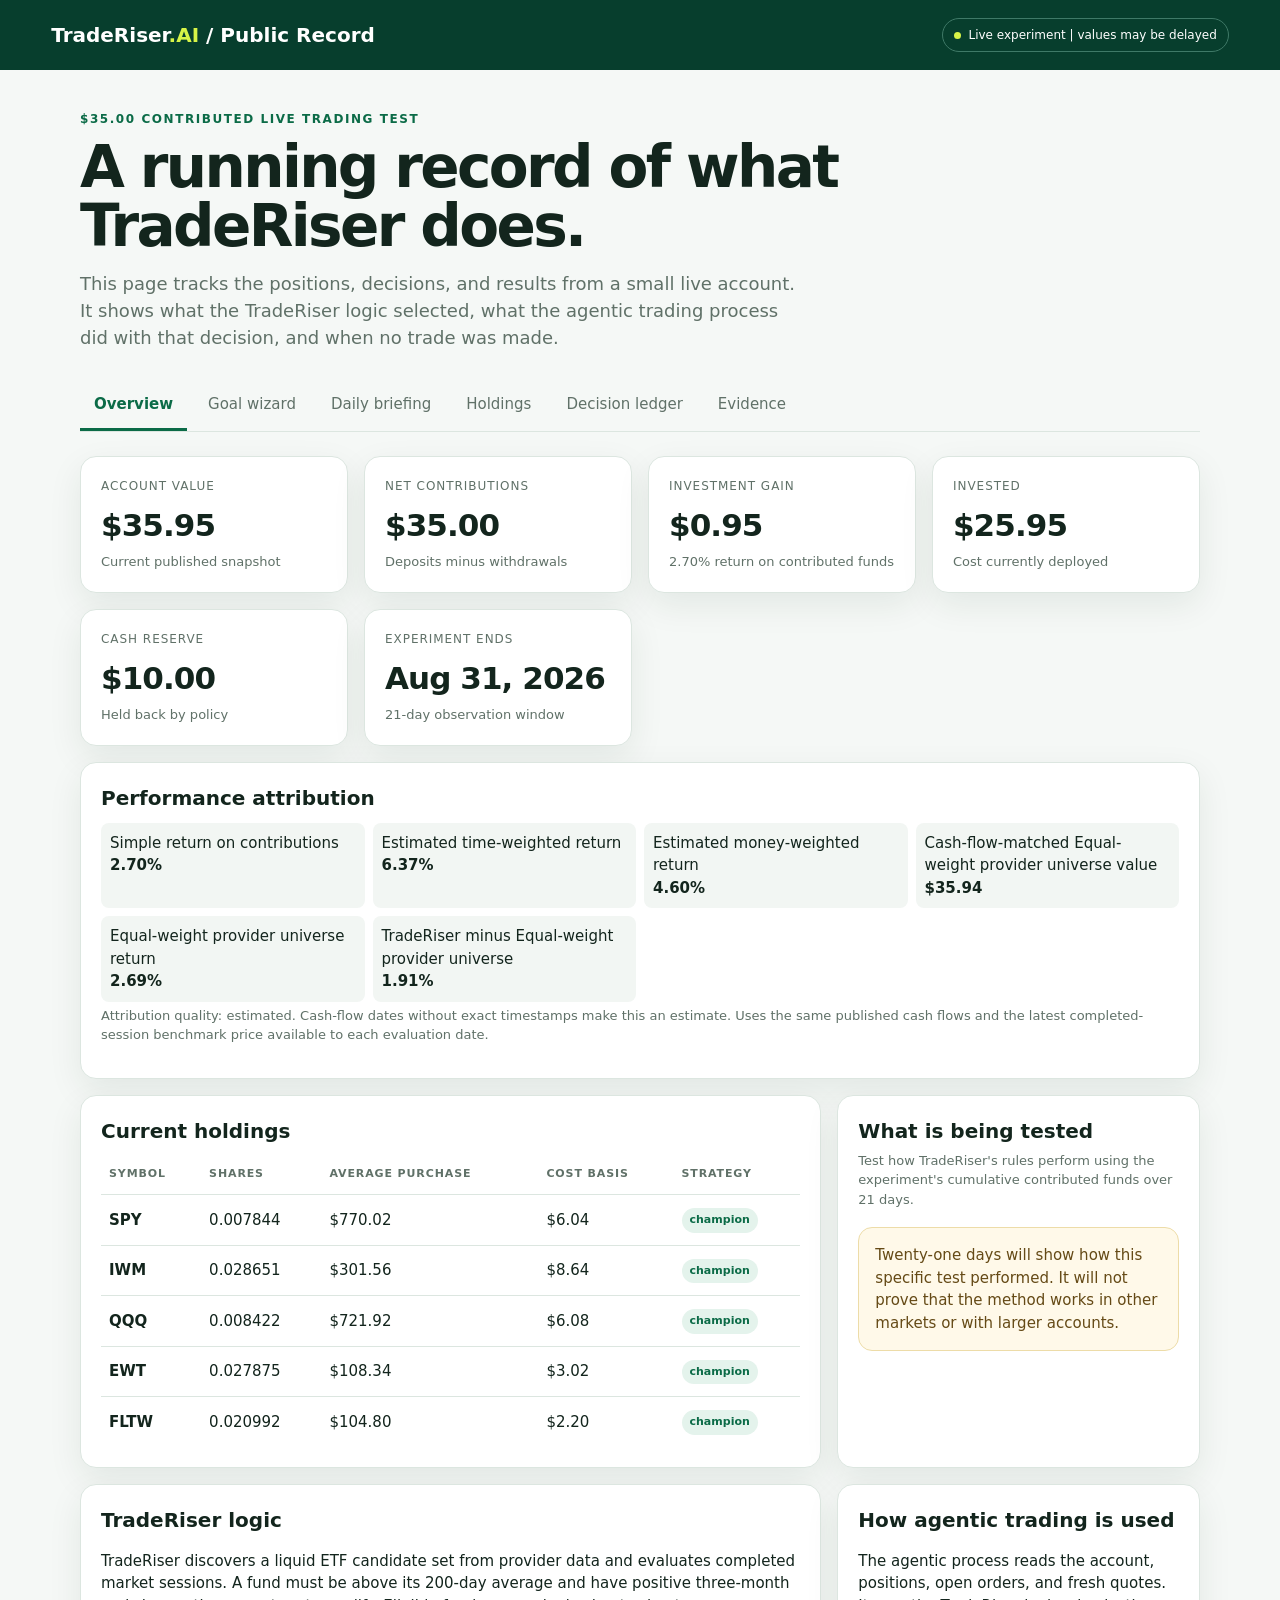
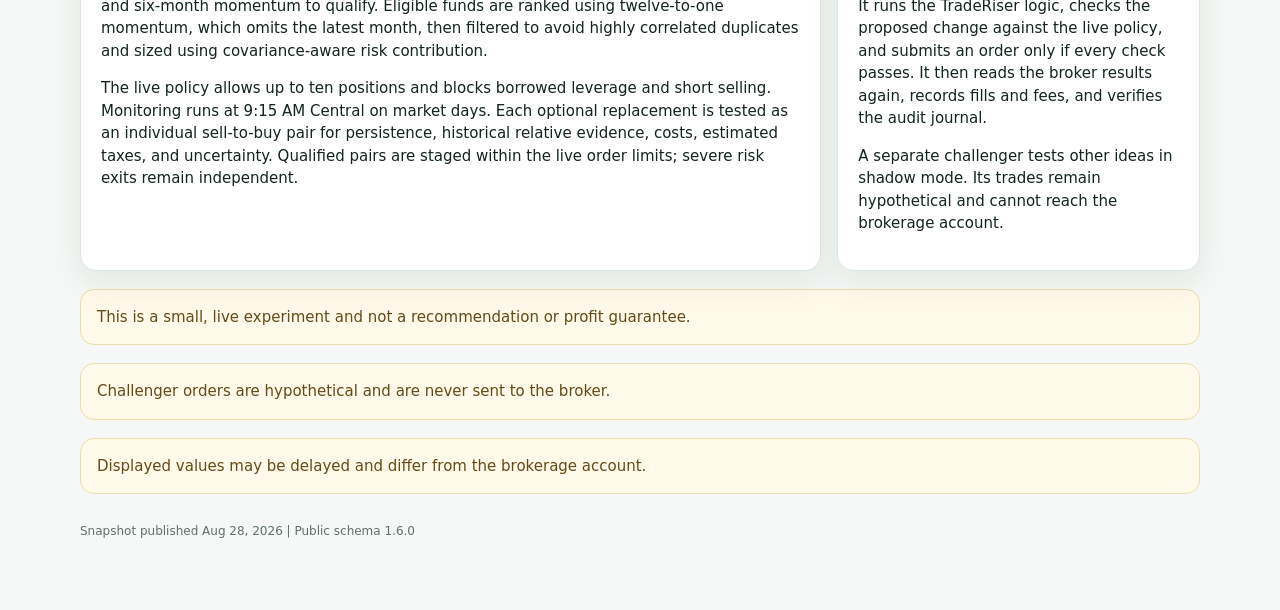
==== commit c04e23c3: "Publish ten-position TradeRiser policy" ====
--- a/traderiser/index.html
+++ b/traderiser/index.html
@@ -37,7 +37,7 @@
       <article class="card full"><h2>Performance attribution</h2><div id="performance-summary" class="flow-grid"></div><p class="sub" id="performance-note"></p></article>
       <article class="card wide"><h2>Current holdings</h2><div id="overview-holdings"></div></article>
       <article class="card side"><h2>What is being tested</h2><p id="objective" class="sub"></p><div class="disclosure">Twenty-one days will show how this specific test performed. It will not prove that the method works in other markets or with larger accounts.</div></article>
-      <article class="card wide"><h2>TradeRiser logic</h2><p>TradeRiser discovers a liquid ETF candidate set from provider data and evaluates completed market sessions. A fund must be above its 200-day average and have positive three-month and six-month momentum to qualify. Eligible funds are ranked using twelve-to-one momentum, which omits the latest month, then filtered to avoid highly correlated duplicates and sized using covariance-aware risk contribution.</p><p>The live policy allows up to five positions and blocks borrowed leverage and short selling. Monitoring runs at 9:15 AM Central on market days. Each optional replacement is tested as an individual sell-to-buy pair for persistence, historical relative evidence, costs, estimated taxes, and uncertainty. Qualified pairs are staged within the live order limits; severe risk exits remain independent.</p></article>
+      <article class="card wide"><h2>TradeRiser logic</h2><p>TradeRiser discovers a liquid ETF candidate set from provider data and evaluates completed market sessions. A fund must be above its 200-day average and have positive three-month and six-month momentum to qualify. Eligible funds are ranked using twelve-to-one momentum, which omits the latest month, then filtered to avoid highly correlated duplicates and sized using covariance-aware risk contribution.</p><p>The live policy allows up to ten positions and blocks borrowed leverage and short selling. Monitoring runs at 9:15 AM Central on market days. Each optional replacement is tested as an individual sell-to-buy pair for persistence, historical relative evidence, costs, estimated taxes, and uncertainty. Qualified pairs are staged within the live order limits; severe risk exits remain independent.</p></article>
       <article class="card side"><h2>How agentic trading is used</h2><p>The agentic process reads the account, positions, open orders, and fresh quotes. It runs the TradeRiser logic, checks the proposed change against the live policy, and submits an order only if every check passes. It then reads the broker results again, records fills and fees, and verifies the audit journal.</p><p>A separate challenger tests other ideas in shadow mode. Its trades remain hypothetical and cannot reach the brokerage account.</p></article>
     </div></section>
     <section id="wizard" class="panel"><div class="grid"><article class="card wide"><h2>Build a starting profile</h2><p class="sub">Five answers create an educational draft. It cannot change the live account or place a trade.</p><form id="goal-form" class="wizard-form"><label>1. What is the money for?<select id="goal"><option>Long-term wealth</option><option>Retirement</option><option>Home purchase</option><option>Education</option></select></label><label>2. How many years can it stay invested?<input id="horizon" type="number" min="1" max="50" value="10"></label><label>3. How much could you add each month?<input id="monthly" type="number" min="0" step="5" value="20"></label><label>4. What temporary loss could you tolerate?<select id="loss"><option value="8">About 8%</option><option value="18" selected>About 18%</option><option value="30">About 30%</option></select></label><label>5. Do you have separate emergency savings?<select id="emergency"><option value="yes">Yes</option><option value="no">No</option></select></label><button class="primary" type="submit">Create draft profile</button></form></article><article class="card side"><h2>Your draft</h2><div id="profile-result" class="empty">Complete the five questions to see a profile.</div></article><article class="card full"><h2>Long-term funding projection</h2><p class="sub">Illustrative scenarios only. Returns are not guaranteed.</p><div id="projection"></div></article></div></section>
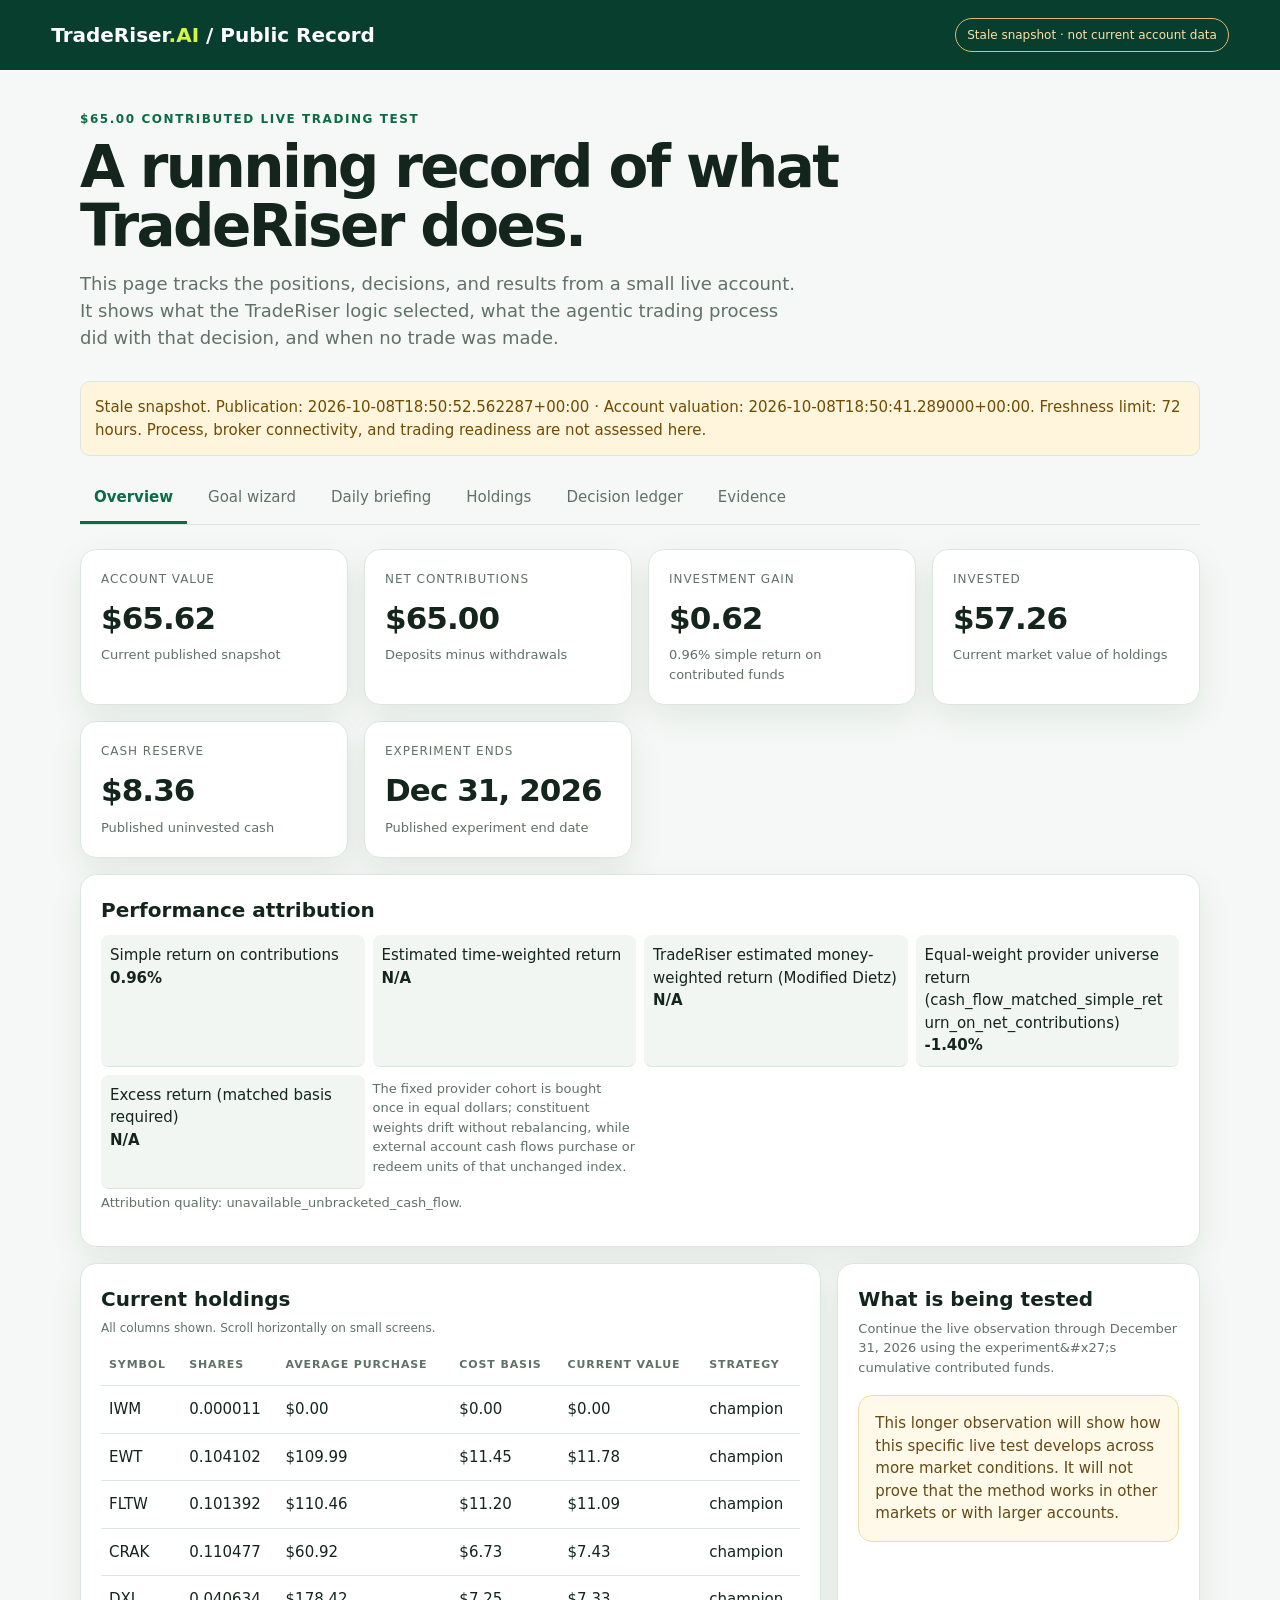
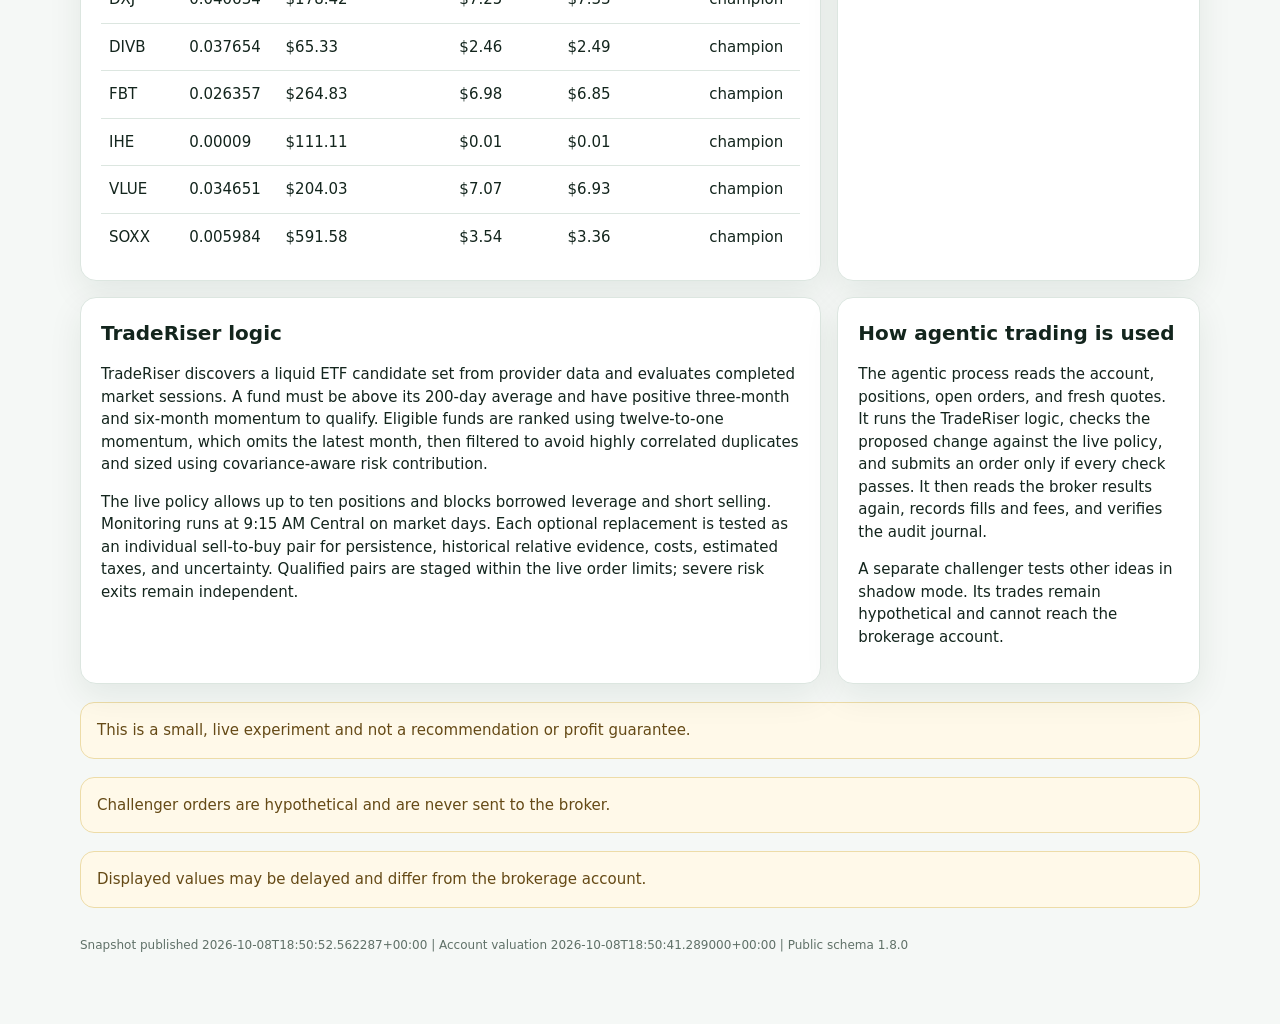
==== commit 9e6383f1: "Update TradeRiser public bundle (2026-10-08 18:51 UTC)" ====
--- a/traderiser/index.html
+++ b/traderiser/index.html
@@ -8,75 +8,47 @@
   <style>
     :root{--ink:#13251d;--muted:#607168;--line:#dce6e0;--paper:#f5f8f6;--card:#fff;--green:#0b6b47;--lime:#d7f447;--blue:#2b65d9;--amber:#a76000;--red:#b93535;--shadow:0 12px 34px rgba(15,45,31,.08)}
     *{box-sizing:border-box}body{margin:0;background:var(--paper);color:var(--ink);font:15px/1.5 Inter,ui-sans-serif,system-ui,sans-serif}button{font:inherit}
-    header{background:#073e2d;color:#fff;padding:18px clamp(18px,4vw,56px);display:flex;align-items:center;justify-content:space-between;gap:20px}.brand{font-weight:800;font-size:20px}.brand span{color:var(--lime)}.live{padding:7px 11px;border:1px solid #3f7967;border-radius:999px;font-size:12px}.live:before{content:"";display:inline-block;width:7px;height:7px;border-radius:50%;background:var(--lime);margin-right:7px}
+    header{background:#073e2d;color:#fff;padding:18px clamp(18px,4vw,56px);display:flex;align-items:center;justify-content:space-between;gap:20px}.brand{font-weight:800;font-size:20px}.brand span{color:var(--lime)}.live{padding:7px 11px;border:1px solid #3f7967;border-radius:999px;font-size:12px}.live{max-width:100%;white-space:normal}.live[data-state="unavailable"],.live[data-state="stale"]{border-color:#e2b873;color:#ffe0a9}
     main{max-width:1200px;margin:auto;padding:40px clamp(16px,4vw,40px) 70px}.eyebrow{color:var(--green);font-size:12px;font-weight:800;letter-spacing:.13em;text-transform:uppercase}h1{font-size:clamp(32px,5vw,58px);line-height:1.02;letter-spacing:-.045em;max-width:800px;margin:10px 0 14px}.lede{font-size:18px;color:var(--muted);max-width:730px;margin:0 0 30px}
     .tabs{display:flex;gap:7px;border-bottom:1px solid var(--line);margin-bottom:24px;overflow:auto}.tab{border:0;background:transparent;color:var(--muted);padding:12px 14px;border-bottom:3px solid transparent;cursor:pointer;white-space:nowrap}.tab.active{color:var(--green);border-color:var(--green);font-weight:750}.panel{display:none}.panel.active{display:block}
-    .grid{display:grid;grid-template-columns:repeat(12,1fr);gap:16px}.card{grid-column:span 3;background:var(--card);border:1px solid var(--line);border-radius:16px;padding:20px;box-shadow:var(--shadow)}.wide{grid-column:span 8}.side{grid-column:span 4}.full{grid-column:1/-1}.label{font-size:12px;color:var(--muted);text-transform:uppercase;letter-spacing:.08em}.metric{font-size:31px;font-weight:800;letter-spacing:-.03em;margin-top:7px}.sub{color:var(--muted);font-size:13px;margin-top:4px}
+    .grid{display:grid;grid-template-columns:repeat(12,1fr);gap:16px}.card{min-width:0;grid-column:span 3;background:var(--card);border:1px solid var(--line);border-radius:16px;padding:20px;box-shadow:var(--shadow)}.wide{grid-column:span 8}.side{grid-column:span 4}.full{grid-column:1/-1}.label{font-size:12px;color:var(--muted);text-transform:uppercase;letter-spacing:.08em}.metric{font-size:31px;font-weight:800;letter-spacing:-.03em;margin-top:7px}.sub{color:var(--muted);font-size:13px;margin-top:4px}
     table{width:100%;border-collapse:collapse;margin-top:8px}th,td{text-align:left;padding:12px 8px;border-bottom:1px solid var(--line)}th{font-size:11px;text-transform:uppercase;letter-spacing:.08em;color:var(--muted)}tr:last-child td{border-bottom:0}.ticker{font-weight:850}.pill{display:inline-block;padding:4px 8px;border-radius:999px;font-size:11px;font-weight:750;background:#e4f3ec;color:var(--green)}.pill.shadow{background:#e9effc;color:var(--blue)}.pill.none{background:#f5eee4;color:var(--amber)}
     h2{font-size:20px;margin:0 0 5px}h3{font-size:16px;margin:22px 0 8px}.decision{border-left:3px solid var(--green);padding:0 0 20px 18px;margin-left:5px}.decision.shadow{border-color:var(--blue)}.decision:last-child{padding-bottom:0}.decision-time{color:var(--muted);font-size:12px}.orders{margin:10px 0 0;padding-left:18px}.reason{padding:12px 0;border-bottom:1px solid var(--line)}.reason:last-child{border:0}.score{font-variant-numeric:tabular-nums;font-weight:700}.disclosure{background:#fff9e9;border:1px solid #eddca8;border-radius:14px;padding:16px;color:#654a16;margin-top:18px}.empty{color:var(--muted);padding:18px 0}.error{color:var(--red)}footer{color:var(--muted);font-size:12px;margin-top:28px}.day{border:1px solid var(--line);border-radius:13px;margin:10px 0;background:#fbfdfc}.day summary{display:grid;grid-template-columns:1.3fr 1fr 1fr;gap:12px;align-items:center;padding:14px 16px;cursor:pointer;list-style:none}.day summary::-webkit-details-marker{display:none}.day-date{font-weight:800}.day-value{font-size:18px;font-weight:850}.change.up{color:var(--green)}.change.down{color:var(--red)}.day-detail{padding:0 16px 14px}.day-note{color:var(--muted);font-size:12px;margin:3px 0 10px}
     .wizard-form{display:grid;grid-template-columns:1fr 1fr;gap:14px;margin-top:18px}.wizard-form label{display:grid;gap:6px;font-weight:700}.wizard-form input,.wizard-form select{width:100%;padding:11px;border:1px solid var(--line);border-radius:9px;background:#fff;color:var(--ink)}.primary{border:0;border-radius:9px;background:var(--green);color:#fff;font-weight:800;padding:12px 16px;cursor:pointer}.callout{padding:14px;border-radius:12px;background:#eef6f1;margin:10px 0}.warning{padding:12px;border-radius:10px;background:#fff5dc;color:#704b00;margin-top:9px}.plain{color:var(--muted);margin-top:5px}.flow-grid{display:grid;grid-template-columns:repeat(4,1fr);gap:8px;margin-top:10px}.flow-grid div{padding:9px;background:#f2f6f3;border-radius:8px}.flow-grid b{display:block}.strategy-list{padding-left:20px}.why-grid{display:grid;grid-template-columns:repeat(3,1fr);gap:12px}.why{border:1px solid var(--line);border-radius:12px;padding:15px}
-    @media(max-width:800px){.card,.wide,.side{grid-column:1/-1}header{align-items:flex-start;flex-direction:column}.metric{font-size:26px}th:nth-child(3),td:nth-child(3){display:none}.wizard-form,.why-grid,.flow-grid{grid-template-columns:1fr}.day summary{grid-template-columns:1fr 1fr}.day summary .change{grid-column:1/-1}}
+    .table-scroll{max-width:100%;overflow-x:auto;overscroll-behavior-x:contain}.table-scroll table{min-width:650px}.scroll-note{font-size:12px;color:var(--muted)}button:focus-visible,summary:focus-visible,.table-scroll:focus-visible{outline:3px solid var(--blue);outline-offset:3px}.pager{display:flex;flex-wrap:wrap;gap:12px;align-items:center;margin:16px 0}.pager button{padding:8px 12px;cursor:pointer}.snapshot-status{border:1px solid var(--line);padding:14px;border-radius:10px;margin-bottom:18px;overflow-wrap:anywhere}.snapshot-status[data-state="unavailable"],.snapshot-status[data-state="stale"]{background:#fff5dc;color:#704b00}.panel[hidden]{display:none}.reason,.sub,.decision,.why{overflow-wrap:anywhere}
+    @media(max-width:800px){.card,.wide,.side{grid-column:1/-1}header{align-items:flex-start;flex-direction:column}.metric{font-size:26px}.wizard-form,.why-grid,.flow-grid{grid-template-columns:1fr}.day summary{grid-template-columns:1fr 1fr}.day summary .change{grid-column:1/-1}}
   </style>
 </head>
 <body>
-  <header><div class="brand">TradeRiser<span>.AI</span> / Public Record</div><div class="live">Live experiment | values may be delayed</div></header>
+  <header><div class="brand">TradeRiser<span>.AI</span> / Public Record</div><div class="live" id="snapshot-badge" data-state="loading">Snapshot loading · trading readiness not assessed</div></header>
   <main>
     <div class="eyebrow" id="experiment-funding">Live trading test</div>
     <h1>A running record of what TradeRiser does.</h1>
     <p class="lede">This page tracks the positions, decisions, and results from a small live account. It shows what the TradeRiser logic selected, what the agentic trading process did with that decision, and when no trade was made.</p>
-    <nav class="tabs" aria-label="Transparency sections">
+    <div id="snapshot-status" class="snapshot-status" role="status" aria-live="polite" data-state="loading">Loading public snapshot…</div>
+    <nav class="tabs" role="tablist" aria-label="Transparency sections">
       <button class="tab active" data-panel="overview">Overview</button><button class="tab" data-panel="wizard">Goal wizard</button><button class="tab" data-panel="briefing">Daily briefing</button><button class="tab" data-panel="holdings">Holdings</button><button class="tab" data-panel="ledger">Decision ledger</button><button class="tab" data-panel="research">Evidence</button>
     </nav>
     <section id="overview" class="panel active"><div class="grid">
       <article class="card"><div class="label">Account value</div><div class="metric" id="value">N/A</div><div class="sub">Current published snapshot</div></article>
       <article class="card"><div class="label">Net contributions</div><div class="metric" id="contributions">N/A</div><div class="sub">Deposits minus withdrawals</div></article>
       <article class="card"><div class="label">Investment gain</div><div class="metric" id="gain">N/A</div><div class="sub" id="gain-rate">Excludes contributed funds</div></article>
-      <article class="card"><div class="label">Invested</div><div class="metric" id="invested">N/A</div><div class="sub">Cost currently deployed</div></article>
-      <article class="card"><div class="label">Cash reserve</div><div class="metric" id="cash">N/A</div><div class="sub">Held back by policy</div></article>
-      <article class="card"><div class="label">Experiment ends</div><div class="metric" id="ends">N/A</div><div class="sub">21-day observation window</div></article>
+      <article class="card"><div class="label">Invested</div><div class="metric" id="invested">N/A</div><div class="sub">Current market value of holdings</div></article>
+      <article class="card"><div class="label">Cash reserve</div><div class="metric" id="cash">N/A</div><div class="sub">Published uninvested cash</div></article>
+      <article class="card"><div class="label">Experiment ends</div><div class="metric" id="ends">N/A</div><div class="sub">Published experiment end date</div></article>
       <article class="card full"><h2>Performance attribution</h2><div id="performance-summary" class="flow-grid"></div><p class="sub" id="performance-note"></p></article>
       <article class="card wide"><h2>Current holdings</h2><div id="overview-holdings"></div></article>
-      <article class="card side"><h2>What is being tested</h2><p id="objective" class="sub"></p><div class="disclosure">Twenty-one days will show how this specific test performed. It will not prove that the method works in other markets or with larger accounts.</div></article>
+      <article class="card side"><h2>What is being tested</h2><p id="objective" class="sub"></p><div class="disclosure">This longer observation will show how this specific live test develops across more market conditions. It will not prove that the method works in other markets or with larger accounts.</div></article>
       <article class="card wide"><h2>TradeRiser logic</h2><p>TradeRiser discovers a liquid ETF candidate set from provider data and evaluates completed market sessions. A fund must be above its 200-day average and have positive three-month and six-month momentum to qualify. Eligible funds are ranked using twelve-to-one momentum, which omits the latest month, then filtered to avoid highly correlated duplicates and sized using covariance-aware risk contribution.</p><p>The live policy allows up to ten positions and blocks borrowed leverage and short selling. Monitoring runs at 9:15 AM Central on market days. Each optional replacement is tested as an individual sell-to-buy pair for persistence, historical relative evidence, costs, estimated taxes, and uncertainty. Qualified pairs are staged within the live order limits; severe risk exits remain independent.</p></article>
       <article class="card side"><h2>How agentic trading is used</h2><p>The agentic process reads the account, positions, open orders, and fresh quotes. It runs the TradeRiser logic, checks the proposed change against the live policy, and submits an order only if every check passes. It then reads the broker results again, records fills and fees, and verifies the audit journal.</p><p>A separate challenger tests other ideas in shadow mode. Its trades remain hypothetical and cannot reach the brokerage account.</p></article>
     </div></section>
     <section id="wizard" class="panel"><div class="grid"><article class="card wide"><h2>Build a starting profile</h2><p class="sub">Five answers create an educational draft. It cannot change the live account or place a trade.</p><form id="goal-form" class="wizard-form"><label>1. What is the money for?<select id="goal"><option>Long-term wealth</option><option>Retirement</option><option>Home purchase</option><option>Education</option></select></label><label>2. How many years can it stay invested?<input id="horizon" type="number" min="1" max="50" value="10"></label><label>3. How much could you add each month?<input id="monthly" type="number" min="0" step="5" value="20"></label><label>4. What temporary loss could you tolerate?<select id="loss"><option value="8">About 8%</option><option value="18" selected>About 18%</option><option value="30">About 30%</option></select></label><label>5. Do you have separate emergency savings?<select id="emergency"><option value="yes">Yes</option><option value="no">No</option></select></label><button class="primary" type="submit">Create draft profile</button></form></article><article class="card side"><h2>Your draft</h2><div id="profile-result" class="empty">Complete the five questions to see a profile.</div></article><article class="card full"><h2>Long-term funding projection</h2><p class="sub">Illustrative scenarios only. Returns are not guaranteed.</p><div id="projection"></div></article></div></section>
     <section id="briefing" class="panel"><div class="grid"><article class="card wide"><h2>What happened today</h2><div id="daily-briefing"></div></article><article class="card side"><h2>Beginner dictionary</h2><div id="dictionary"></div></article></div></section>
     <section id="holdings" class="panel"><div class="grid"><article class="card full"><h2>Positions owned by this experiment</h2><div id="holdings-table"></div></article><article class="card full"><h2>Why do I own this?</h2><div id="holding-reasons" class="why-grid"></div></article></div></section>
-    <section id="ledger" class="panel"><div class="grid"><article class="card full"><h2>Daily portfolio record</h2><p class="sub">Select a day to see the portfolio total, change from the prior published day, and the holdings behind that value.</p><div id="portfolio-history"></div></article><article class="card full"><h2>Executed trades</h2><p class="sub">Reconciled broker fills are published immediately after verification.</p><div id="trades"></div></article><article class="card full"><h2>Decision ledger</h2><p class="sub">Every recorded champion and challenger cycle appears here. Hypothetical challenger orders are never sent to Robinhood.</p><div id="decisions"></div></article></div></section>
-    <section id="research" class="panel"><div class="grid"><article class="card wide"><h2>Strategy profile</h2><div id="strategy-profile"></div></article><article class="card side"><h2>Evidence status</h2><div id="evidence"></div></article><article class="card wide"><h2>Live account vs provider benchmark</h2><div id="live-benchmark"></div></article><article class="card side"><h2>Challenger vs provider benchmark</h2><div id="backtest"></div></article><article class="card full"><h2>Replacement-benefit gate</h2><p class="sub">Before an optional rotation, TradeRiser estimates whether the incoming asset's persistent advantage is large enough to overcome trading costs, estimated taxes, and uncertainty.</p><div id="replacement-analysis"></div></article><article class="card full"><h2>Latest champion ranking</h2><div id="rankings"></div></article></div></section>
+    <section id="ledger" class="panel"><div class="grid"><article class="card full"><h2>Daily portfolio record</h2><p class="sub">Select a day to see the portfolio total, change from the prior published day, and the holdings behind that value.</p><div id="portfolio-history"></div></article><article class="card full"><h2>Verified delegated fills</h2><p class="sub">Only terminal fills with delegated authorization and matched reconciliation appear here.</p><div id="trades"></div></article><article class="card full"><h2>Historical fills</h2><p class="sub">Historical continuity only. Delegated authorization and reconciliation are not established for these records.</p><div id="historical-trades"></div></article><article class="card full"><h2>Decision ledger</h2><p class="sub">Browse published champion and challenger cycles, 50 at a time. Hypothetical challenger orders are never sent to Robinhood.</p><div id="decisions"></div></article></div></section>
+    <section id="research" class="panel"><div class="grid"><article class="card wide"><h2>Strategy profile</h2><div id="strategy-profile"></div></article><article class="card side"><h2>Evidence status</h2><div id="evidence"></div></article><article class="card wide"><h2>Live account vs provider benchmark</h2><div id="live-benchmark"></div></article><article class="card side"><h2>Challenger vs provider benchmark</h2><div id="backtest"></div></article><article class="card full"><h2>Replacement-benefit gate</h2><p class="sub">Before an optional rotation, TradeRiser estimates whether the incoming asset's persistent advantage is large enough to overcome trading costs, estimated taxes, and uncertainty.</p><div id="replacement-analysis"></div></article><article class="card full"><h2>Staged de-risking</h2><p class="sub">A held fund that repeatedly fails the completed-session trend and momentum screen may be reduced to cash without forcing an immediate replacement.</p><div id="derisk-analysis"></div></article><article class="card full"><h2>Latest champion ranking</h2><div id="rankings"></div></article></div></section>
     <div id="disclosures"></div><footer id="published">Loading public snapshot…</footer>
   </main>
-  <script>
-    const money=v=>v==null?'N/A':new Intl.NumberFormat('en-US',{style:'currency',currency:'USD'}).format(v);
-    const pct=v=>v==null?'N/A':`${(v*100).toFixed(2)}%`;
-    const date=v=>v?new Date(/^\d{4}-\d{2}-\d{2}$/.test(v)?`${v}T12:00:00`:v).toLocaleDateString('en-US',{month:'short',day:'numeric',year:'numeric'}):'N/A';
-    document.querySelectorAll('.tab').forEach(btn=>btn.addEventListener('click',()=>{document.querySelectorAll('.tab,.panel').forEach(x=>x.classList.remove('active'));btn.classList.add('active');document.getElementById(btn.dataset.panel).classList.add('active')}));
-    function holdings(items){if(!items.length)return '<div class="empty">No published positions.</div>';return `<table><thead><tr><th>Symbol</th><th>Shares</th><th>Average purchase</th><th>Cost basis</th><th>Strategy</th></tr></thead><tbody>${items.map(x=>`<tr><td class="ticker">${x.symbol}</td><td>${x.shares}</td><td>${money(x.average_price)}</td><td>${money(x.cost_basis)}</td><td><span class="pill">${x.strategy}</span></td></tr>`).join('')}</tbody></table>`}
-    function ledger(items){if(!items.length)return '<div class="empty">No published decisions.</div>';return items.map(x=>`<div class="decision ${x.kind==='challenger'?'shadow':''}"><div><span class="pill ${x.kind==='challenger'?'shadow':'none'}">${x.kind.replace('_',' ')}</span> <span class="pill">${x.stage||'evaluation'}</span> <span class="pill ${x.orders.length?'shadow':'none'}">${x.orders.length?x.orders[0].status||x.status:'no trade'}</span></div><h3>${x.kind==='executed_trade'?`Executed ${x.orders[0].side} of ${x.orders[0].symbol}`:(x.selected.length?`Selected ${x.selected.join(', ')}`:'No allocation change')}</h3><div class="decision-time">${date(x.generated_at)}</div>${x.orders.length?`<ul class="orders">${x.orders.map(o=>`<li>${o.side} ${money(o.dollars)} of ${o.symbol} · ${o.status||x.status}${o.quantity!=null?` · ${o.quantity} shares at ${money(o.average_price)} · fees ${money(o.fees)}`:''}</li>`).join('')}</ul>`:'<p class="sub">Evaluation completed; no order crossed the strategy threshold.</p>'}${x.kind==='executed_trade'?`<div class="reason">Decision source: ${x.decision_source||'not recorded'} · Broker submission: ${x.broker_submission_source||'not recorded'} · Authorization: ${x.authorization_label} · Reconciliation: ${x.reconciled?'matched':'mismatch'}</div>${x.deferred_follow_up?`<div class="reason">Deferred follow-up: ${x.deferred_follow_up.symbol} ${money(x.deferred_follow_up.dollars)} · ${x.deferred_follow_up.status}</div>`:''}`:''}${x.explanation.slice(0,2).map(r=>`<div class="reason">${r}</div>`).join('')}</div>`).join('')}
-    function tradeLedger(items){if(!items?.length)return '<div class="empty">No reconciled fills have been published.</div>';return `<table><thead><tr><th>Time</th><th>Symbol</th><th>Side</th><th>Amount</th><th>Shares</th><th>Fill price</th><th>Fees</th><th>Decision source</th><th>Broker submission</th><th>Status</th></tr></thead><tbody>${items.slice().reverse().map(x=>`<tr><td>${date(x.reconciled_at)}</td><td class="ticker">${x.symbol}</td><td>${x.side}</td><td>${money(x.dollar_amount)}</td><td>${x.quantity??'N/A'}</td><td>${money(x.average_price)}</td><td>${money(x.fees)}</td><td>${x.decision_source||'not recorded'}</td><td>${x.broker_submission_source||'not recorded'}</td><td><span class="pill">${x.state}</span>${x.deferred_follow_up?`<div class="sub">${x.deferred_follow_up.symbol} ${money(x.deferred_follow_up.dollars)} · ${x.deferred_follow_up.status}</div>`:''}</td></tr>`).join('')}</tbody></table>`}
-    function portfolioHistory(items){if(!items?.length)return '<div class="empty">No daily portfolio history has been published.</div>';return items.slice().reverse().map((x,i)=>{const c=x.change;const cls=c>0?'up':c<0?'down':'';const breakdown=x.holdings?.length?`<table><thead><tr><th>Symbol</th><th>Shares</th><th>Value</th></tr></thead><tbody>${x.holdings.map(h=>`<tr><td class="ticker">${h.symbol}</td><td>${h.shares??'N/A'}</td><td>${money(h.value)}</td></tr>`).join('')}</tbody></table>`:'<div class="empty">No holdings were captured.</div>';return `<details class="day" ${i===0?'open':''}><summary><span class="day-date">${date(x.date)}</span><span class="day-value">${money(x.value)}</span><span class="change ${cls}">${c==null?'Starting value':`${c>=0?'+':''}${money(c)} (${c>=0?'+':''}${pct(x.change_pct)})`}</span></summary><div class="day-detail"><div class="day-note">${x.note||''}</div><div class="flow-grid"><div>Total change<b>${c==null?'N/A':money(c)}</b></div><div>Contributions<b>${money(x.contributions||0)}</b></div><div>Market gain/loss<b>${x.market_gain==null?'N/A':money(x.market_gain)}</b></div><div>Time-weighted return<b>${pct(x.time_weighted_return)}</b></div></div>${breakdown}<div class="sub">Cash ${money(x.cash)} · Withdrawals ${money(x.withdrawals||0)} · Source: ${x.source.replaceAll('_',' ')}</div></div></details>`}).join('')}
-    function ranks(items){return `<table><thead><tr><th>Symbol</th><th>Eligible</th><th>Score</th><th>12-to-1 momentum</th><th>Volatility</th></tr></thead><tbody>${items.map(x=>`<tr><td class="ticker">${x.symbol}</td><td>${x.eligible?'Yes':'No'}</td><td class="score">${x.score?.toFixed(3)??'N/A'}</td><td>${pct(x.momentum_12_1)}</td><td>${pct(x.annualized_volatility)}</td></tr>`).join('')}</tbody></table>`}
-    function replacement(x){if(!x||!Object.keys(x).length)return '<div class="empty">No replacement analysis was published for this cycle.</div>';const rows=x.comparisons||[];const summary=`<div class="callout"><b>${x.passed?'Passed':'Blocked'}</b><div class="plain">${x.reason||'No reason recorded.'}</div></div><div class="reason">Confirmation sessions <b>${x.required_sessions??'N/A'}</b></div><div class="reason">Minimum score advantage <b>${x.score_hurdle?.toFixed(3)??'N/A'}</b></div><div class="reason">Approved pairs <b>${(x.approved_pairs||[]).length}</b></div>`;if(!rows.length)return summary;return summary+`<table><thead><tr><th>Sell candidate</th><th>Buy candidate</th><th>Score advantage</th><th>Estimated benefit</th><th>Required benefit</th><th>Estimated tax</th></tr></thead><tbody>${rows.map(r=>`<tr><td class="ticker">${r.outgoing_symbol}</td><td class="ticker">${r.incoming_symbol}</td><td>${r.score_advantage?.toFixed(3)??'N/A'}</td><td>${money(r.expected_edge_dollars)}</td><td>${money(r.required_edge_dollars)}</td><td>${money(r.estimated_tax_cost_dollars)}</td></tr>`).join('')}</tbody></table>`}
-    function projection(monthly,years){const rates=[0,.04,.07];return `<table><thead><tr><th>Scenario</th><th>Assumed annual return</th><th>Projected value</th></tr></thead><tbody>${rates.map((r,i)=>{const months=years*12;const rate=r/12;const value=rate?monthly*((Math.pow(1+rate,months)-1)/rate):monthly*months;return `<tr><td>${['Contributions only','Lower-growth illustration','Higher-growth illustration'][i]}</td><td>${pct(r)}</td><td>${money(value)}</td></tr>`}).join('')}</tbody></table>`}
-    function buildProfile(e){e.preventDefault();const years=+horizon.value,monthlyAmount=+monthly.value,lossAmount=+loss.value,hasEmergency=emergency.value==='yes';let name=lossAmount<10?'Cautious':lossAmount<25?'Balanced growth':'Growth';let reserve=lossAmount<10?30:lossAmount<25?10:5;if(years<3)reserve=Math.max(reserve,40);const warnings=[];if(!hasEmergency)warnings.push('Build accessible emergency savings before relying on invested money.');if(years<3)warnings.push('A short timeline can force a sale during a market decline.');document.getElementById('profile-result').innerHTML=`<div class="callout"><b>${name}</b><div class="plain">For ${goal.value.toLowerCase()} over ${years} years with ${money(monthlyAmount)} added monthly.</div></div><div class="reason">Suggested cash reserve <b>${reserve}%</b></div><div class="reason">Borrowed leverage <b>Not allowed</b></div><div class="reason">Status <b>Draft requiring review</b></div>${warnings.map(x=>`<div class="warning">${x}</div>`).join('')}`;document.getElementById('projection').innerHTML=projection(monthlyAmount,years)}
-    document.getElementById('goal-form').addEventListener('submit',buildProfile);
-    fetch('data.json',{cache:'no-store'}).then(r=>{if(!r.ok)throw Error('snapshot unavailable');return r.json()}).then(d=>{
-      value.textContent=money(d.account.value);const contributed=d.account.net_contributions;const investmentGain=d.account.investment_gain??(contributed==null?null:d.account.value-contributed);document.getElementById('experiment-funding').textContent=contributed==null?'Live trading test':`${money(contributed)} contributed live trading test`;
-      contributions.textContent=money(contributed);gain.textContent=money(investmentGain);document.getElementById('gain-rate').textContent=`${pct(d.account.simple_return_on_contributions??(contributed?investmentGain/contributed:null))} return on contributed funds`;
-      const perf=d.performance||{},mw=perf.money_weighted||{},lb=perf.live_benchmark||{},benchmarkLabel=lb.symbol||'Provider benchmark';document.getElementById('performance-summary').innerHTML=`<div>Simple return on contributions<b>${pct(perf.simple_return_on_contributions)}</b></div><div>Estimated time-weighted return<b>${pct(perf.time_weighted_return)}</b></div><div>Estimated money-weighted return<b>${pct(mw.return)}</b></div><div>Cash-flow-matched ${benchmarkLabel} value<b>${money(lb.value)}</b></div><div>${benchmarkLabel} return<b>${pct(lb.return)}</b></div><div>TradeRiser minus ${benchmarkLabel}<b>${pct(lb.actual_excess_return)}</b></div>`;document.getElementById('performance-note').textContent=`Attribution quality: ${perf.time_weighted_quality||'unavailable'}. ${mw.note||''} ${lb.note||''}`;
-      invested.textContent=money(d.account.invested);cash.textContent=money(d.account.cash);ends.textContent=date(d.experiment.ends);objective.textContent=d.experiment.objective;
-      const h=holdings(d.holdings);document.getElementById('overview-holdings').innerHTML=h;document.getElementById('holdings-table').innerHTML=h;
-      document.getElementById('holding-reasons').innerHTML=(d.holdings||[]).map(x=>`<article class="why"><h3>${x.symbol}</h3><p>Owned because it qualified under the champion's completed-session trend, momentum, diversification, and risk-sizing rules.</p><div class="sub">Current value ${money(x.current_value)} · Average purchase ${money(x.average_price)}</div></article>`).join('');
-      document.getElementById('portfolio-history').innerHTML=portfolioHistory(d.portfolio_history||[]);trades.innerHTML=tradeLedger(d.trades||[]);decisions.innerHTML=ledger(d.decisions);rankings.innerHTML=ranks(d.research.champion_rankings);document.getElementById('replacement-analysis').innerHTML=replacement(d.research.replacement_analysis);
-      const brief=d.daily_briefing||{};document.getElementById('daily-briefing').innerHTML=`<div class="callout"><b>${brief.headline||'No briefing available.'}</b></div>${['portfolio_context','market_context','champion','challenger'].map(k=>`<div class="reason">${brief[k]||''}</div>`).join('')}<p class="sub">${brief.disclosure||''}</p>`;
-      document.getElementById('dictionary').innerHTML=Object.entries(d.plain_language||{}).map(([term,meaning])=>`<div class="reason"><b>${term}</b><div class="plain">${meaning}</div></div>`).join('');
-      const sp=d.strategy_profile||{};document.getElementById('strategy-profile').innerHTML=`<div class="callout"><b>${sp.name||'Strategy'}</b><div class="plain">${sp.best_for||''}</div></div><h3>Published rules</h3><ul class="strategy-list">${(sp.rules||[]).map(x=>`<li>${x}</li>`).join('')}</ul><h3>Risk controls</h3><ul class="strategy-list">${(sp.risk_controls||[]).map(x=>`<li>${x}</li>`).join('')}</ul>`;
-      const ev=d.evidence||{};document.getElementById('evidence').innerHTML=`<div class="reason">Live days <b>${ev.live_days??'N/A'}</b></div><div class="reason">Champion cycles <b>${ev.champion_cycles??'N/A'}</b></div><div class="reason">Reconciled trades <b>${ev.reconciled_trades??'N/A'}</b></div>${(ev.limitations||[]).map(x=>`<div class="warning">${x}</div>`).join('')}`;
-      document.getElementById('live-benchmark').innerHTML=lb.status==='unavailable'?'<div class="empty">A synchronized live benchmark is not available.</div>':`<div class="reason">TradeRiser value <b>${money(d.account.value)}</b></div><div class="reason">Cash-flow-matched ${lb.symbol} value <b>${money(lb.value)}</b></div><div class="reason">TradeRiser estimated money-weighted return <b>${pct(mw.return)}</b></div><div class="reason">${lb.symbol} return <b>${pct(lb.return)}</b></div><div class="reason">Difference <b>${pct(lb.actual_excess_return)}</b></div><p class="sub">${lb.note}</p>`;
-      const b=d.research.backtest;backtest.innerHTML=`<h3>Challenger</h3><div class="reason">Annualized return <b>${pct(b.strategy.cagr)}</b></div><div class="reason">Volatility <b>${pct(b.strategy.annualized_volatility)}</b></div><div class="reason">Max drawdown <b>${pct(b.strategy.maximum_drawdown)}</b></div><h3>Equal-weight provider universe</h3><div class="reason">Annualized return <b>${pct(b.benchmark.cagr)}</b></div><div class="reason">Volatility <b>${pct(b.benchmark.annualized_volatility)}</b></div><div class="reason">Max drawdown <b>${pct(b.benchmark.maximum_drawdown)}</b></div><p class="sub">Historical backtests are hypothetical and not live results.</p>`;
-      disclosures.innerHTML=d.disclosures.map(x=>`<div class="disclosure">${x}</div>`).join('');published.textContent=`Snapshot published ${date(d.published_at)} | Public schema ${d.schema_version}`;
-    }).catch(e=>{published.innerHTML='<span class="error">The public snapshot could not be loaded.</span>'});
-  </script>
+  <script src="transparency.js" defer></script>
 </body>
 </html>
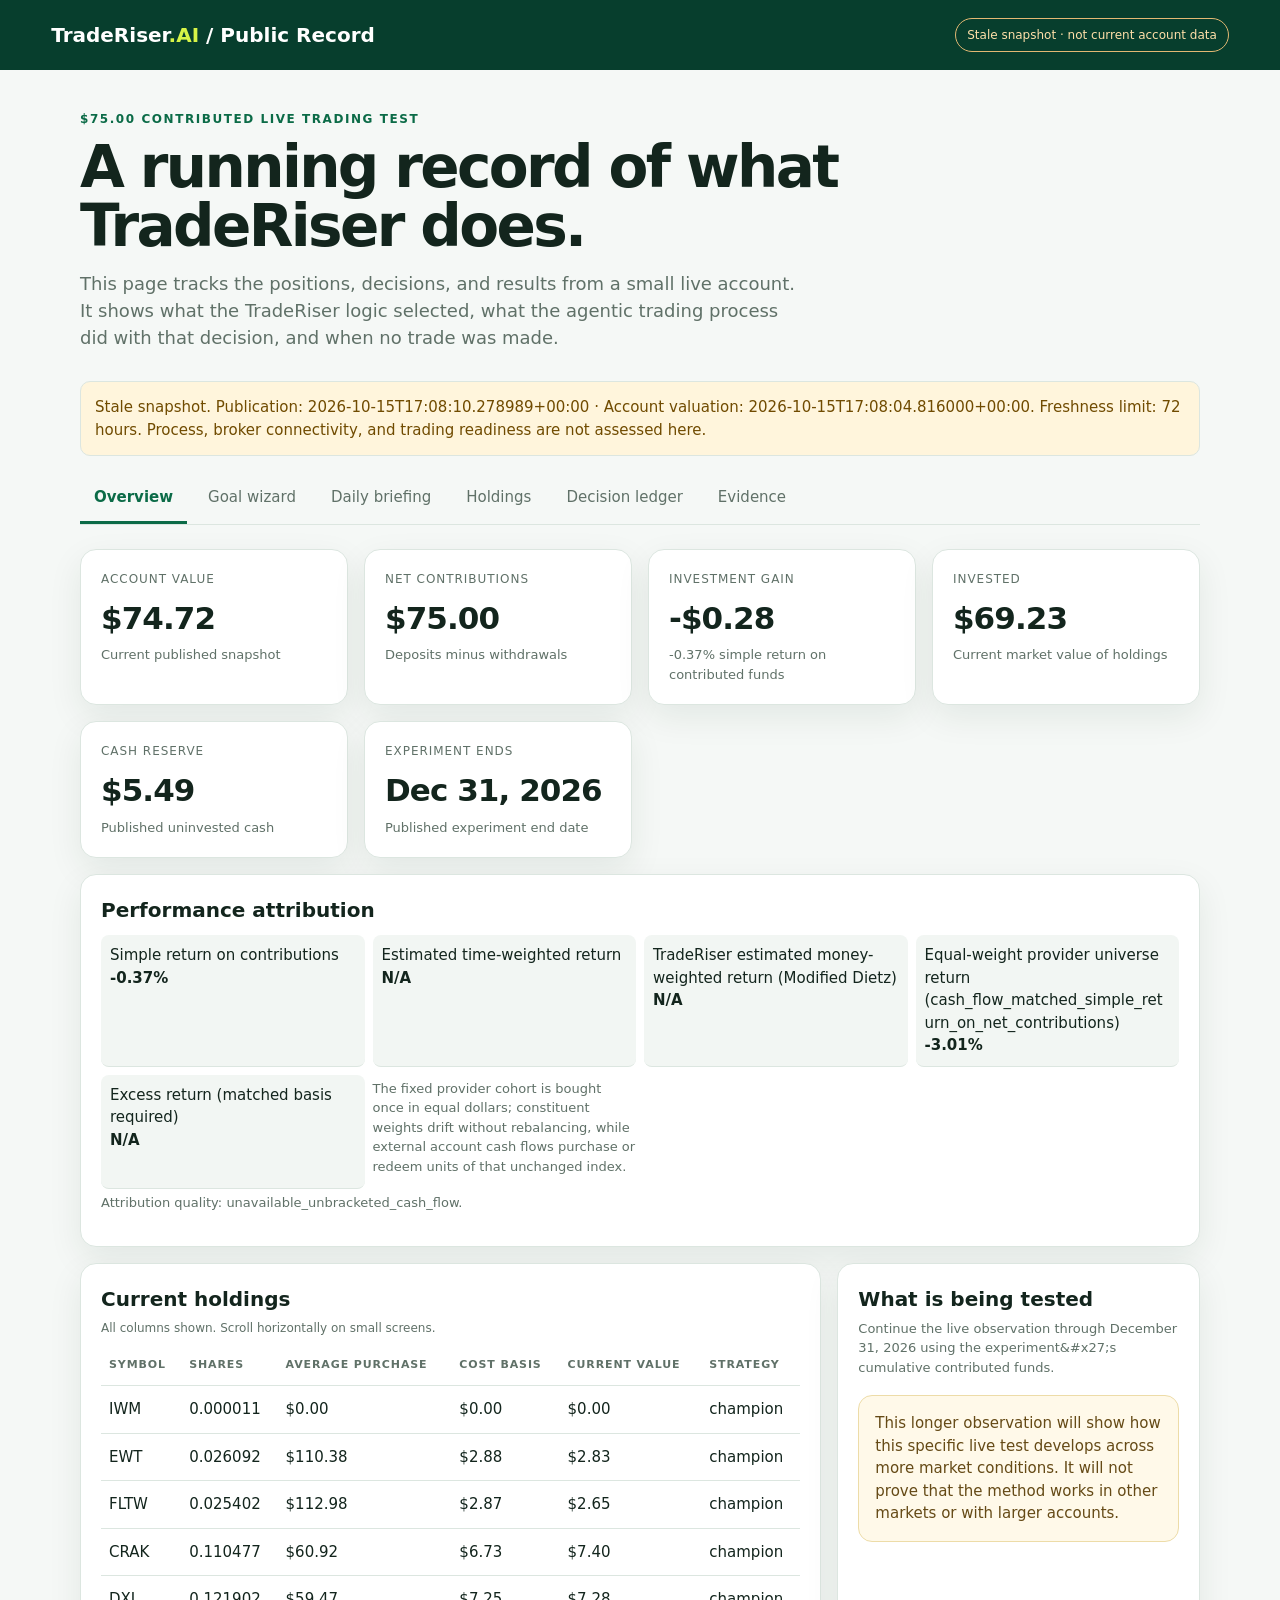
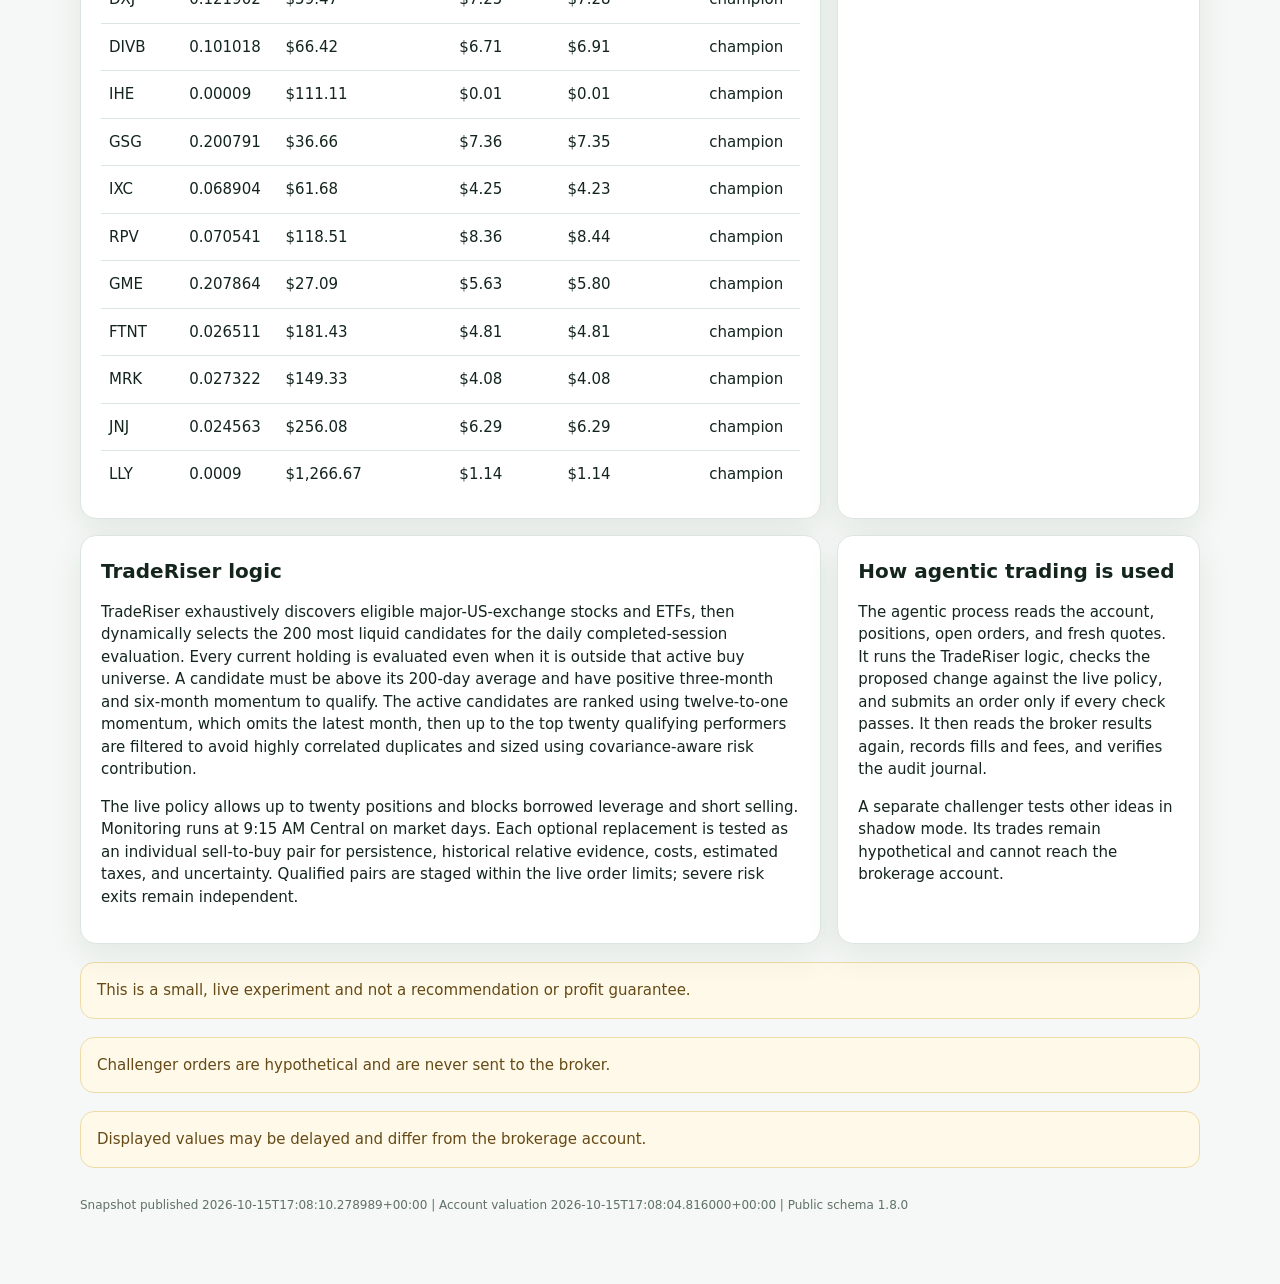
==== commit 6a07dcef: "Update TradeRiser public bundle (2026-10-15 17:08 UTC)" ====
--- a/traderiser/index.html
+++ b/traderiser/index.html
@@ -39,7 +39,7 @@
       <article class="card full"><h2>Performance attribution</h2><div id="performance-summary" class="flow-grid"></div><p class="sub" id="performance-note"></p></article>
       <article class="card wide"><h2>Current holdings</h2><div id="overview-holdings"></div></article>
       <article class="card side"><h2>What is being tested</h2><p id="objective" class="sub"></p><div class="disclosure">This longer observation will show how this specific live test develops across more market conditions. It will not prove that the method works in other markets or with larger accounts.</div></article>
-      <article class="card wide"><h2>TradeRiser logic</h2><p>TradeRiser discovers a liquid ETF candidate set from provider data and evaluates completed market sessions. A fund must be above its 200-day average and have positive three-month and six-month momentum to qualify. Eligible funds are ranked using twelve-to-one momentum, which omits the latest month, then filtered to avoid highly correlated duplicates and sized using covariance-aware risk contribution.</p><p>The live policy allows up to ten positions and blocks borrowed leverage and short selling. Monitoring runs at 9:15 AM Central on market days. Each optional replacement is tested as an individual sell-to-buy pair for persistence, historical relative evidence, costs, estimated taxes, and uncertainty. Qualified pairs are staged within the live order limits; severe risk exits remain independent.</p></article>
+      <article class="card wide"><h2>TradeRiser logic</h2><p>TradeRiser exhaustively discovers eligible major-US-exchange stocks and ETFs, then dynamically selects the 200 most liquid candidates for the daily completed-session evaluation. Every current holding is evaluated even when it is outside that active buy universe. A candidate must be above its 200-day average and have positive three-month and six-month momentum to qualify. The active candidates are ranked using twelve-to-one momentum, which omits the latest month, then up to the top twenty qualifying performers are filtered to avoid highly correlated duplicates and sized using covariance-aware risk contribution.</p><p>The live policy allows up to twenty positions and blocks borrowed leverage and short selling. Monitoring runs at 9:15 AM Central on market days. Each optional replacement is tested as an individual sell-to-buy pair for persistence, historical relative evidence, costs, estimated taxes, and uncertainty. Qualified pairs are staged within the live order limits; severe risk exits remain independent.</p></article>
       <article class="card side"><h2>How agentic trading is used</h2><p>The agentic process reads the account, positions, open orders, and fresh quotes. It runs the TradeRiser logic, checks the proposed change against the live policy, and submits an order only if every check passes. It then reads the broker results again, records fills and fees, and verifies the audit journal.</p><p>A separate challenger tests other ideas in shadow mode. Its trades remain hypothetical and cannot reach the brokerage account.</p></article>
     </div></section>
     <section id="wizard" class="panel"><div class="grid"><article class="card wide"><h2>Build a starting profile</h2><p class="sub">Five answers create an educational draft. It cannot change the live account or place a trade.</p><form id="goal-form" class="wizard-form"><label>1. What is the money for?<select id="goal"><option>Long-term wealth</option><option>Retirement</option><option>Home purchase</option><option>Education</option></select></label><label>2. How many years can it stay invested?<input id="horizon" type="number" min="1" max="50" value="10"></label><label>3. How much could you add each month?<input id="monthly" type="number" min="0" step="5" value="20"></label><label>4. What temporary loss could you tolerate?<select id="loss"><option value="8">About 8%</option><option value="18" selected>About 18%</option><option value="30">About 30%</option></select></label><label>5. Do you have separate emergency savings?<select id="emergency"><option value="yes">Yes</option><option value="no">No</option></select></label><button class="primary" type="submit">Create draft profile</button></form></article><article class="card side"><h2>Your draft</h2><div id="profile-result" class="empty">Complete the five questions to see a profile.</div></article><article class="card full"><h2>Long-term funding projection</h2><p class="sub">Illustrative scenarios only. Returns are not guaranteed.</p><div id="projection"></div></article></div></section>
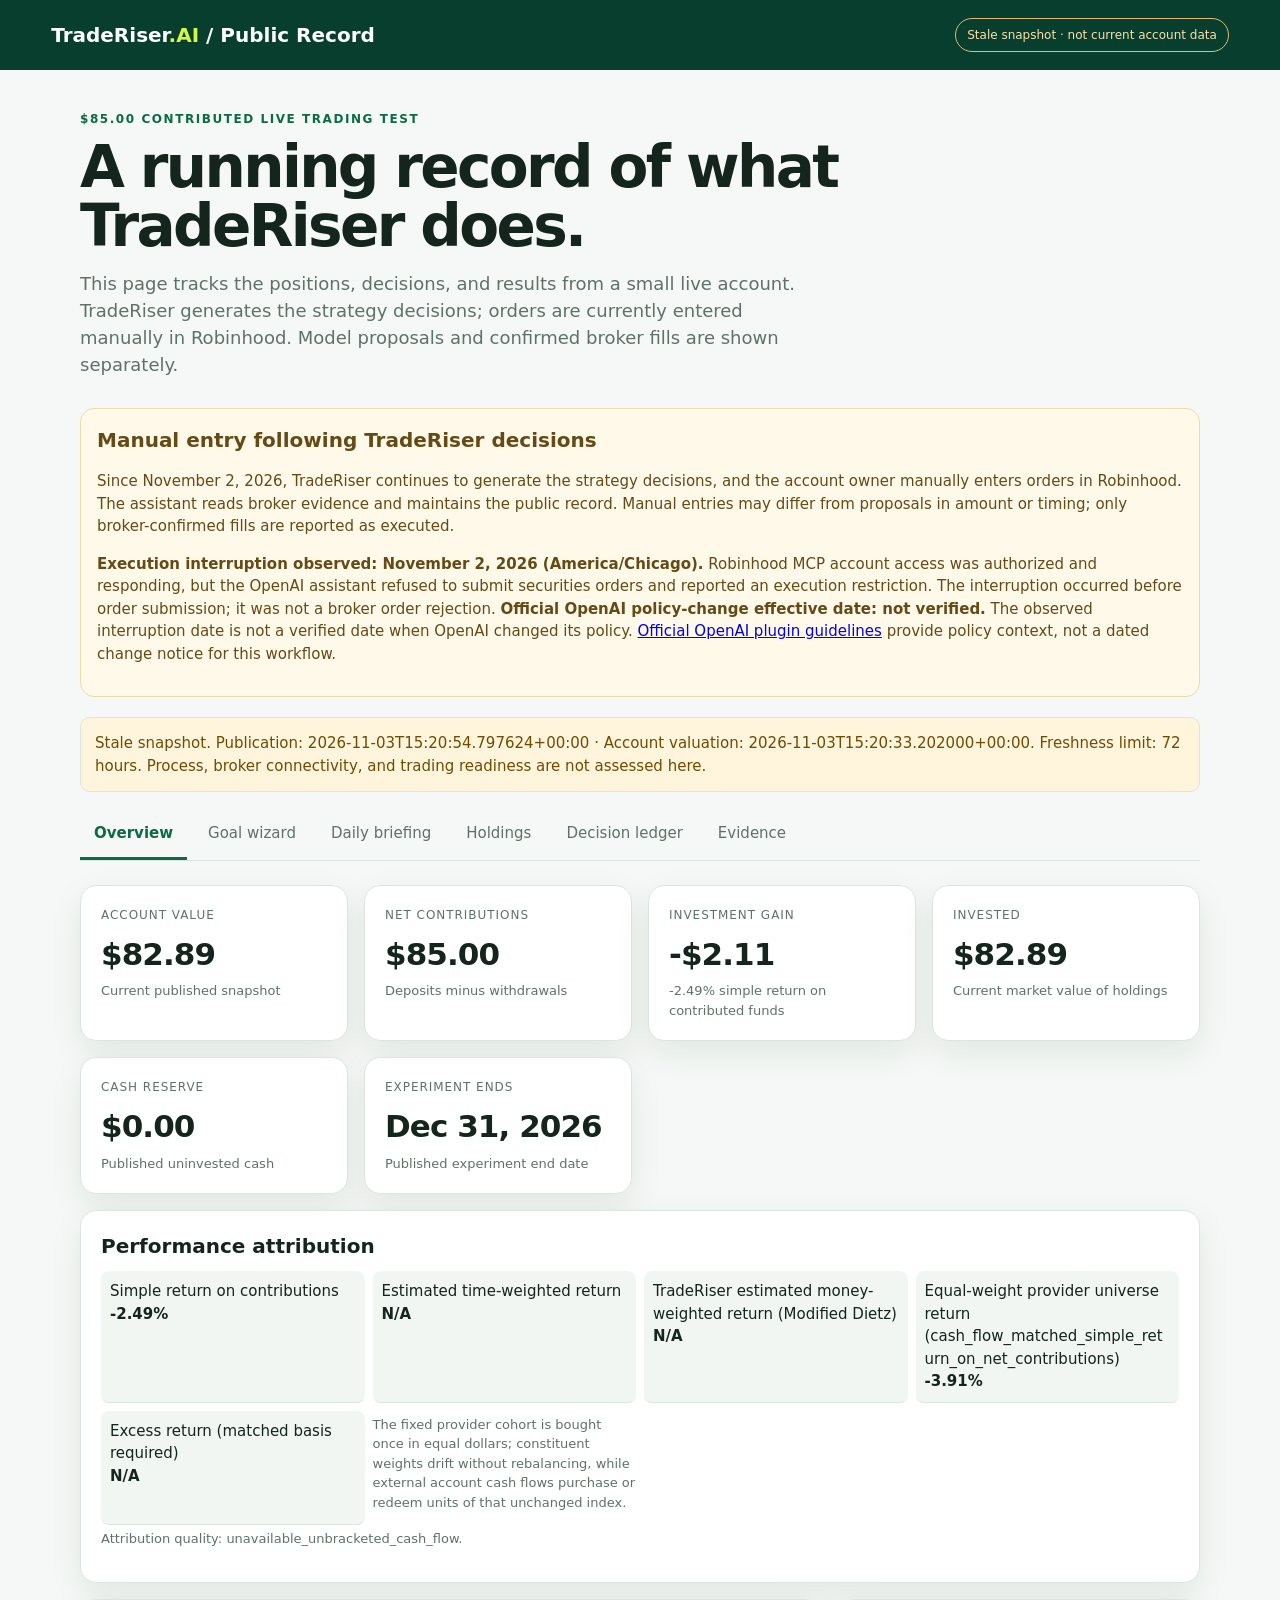
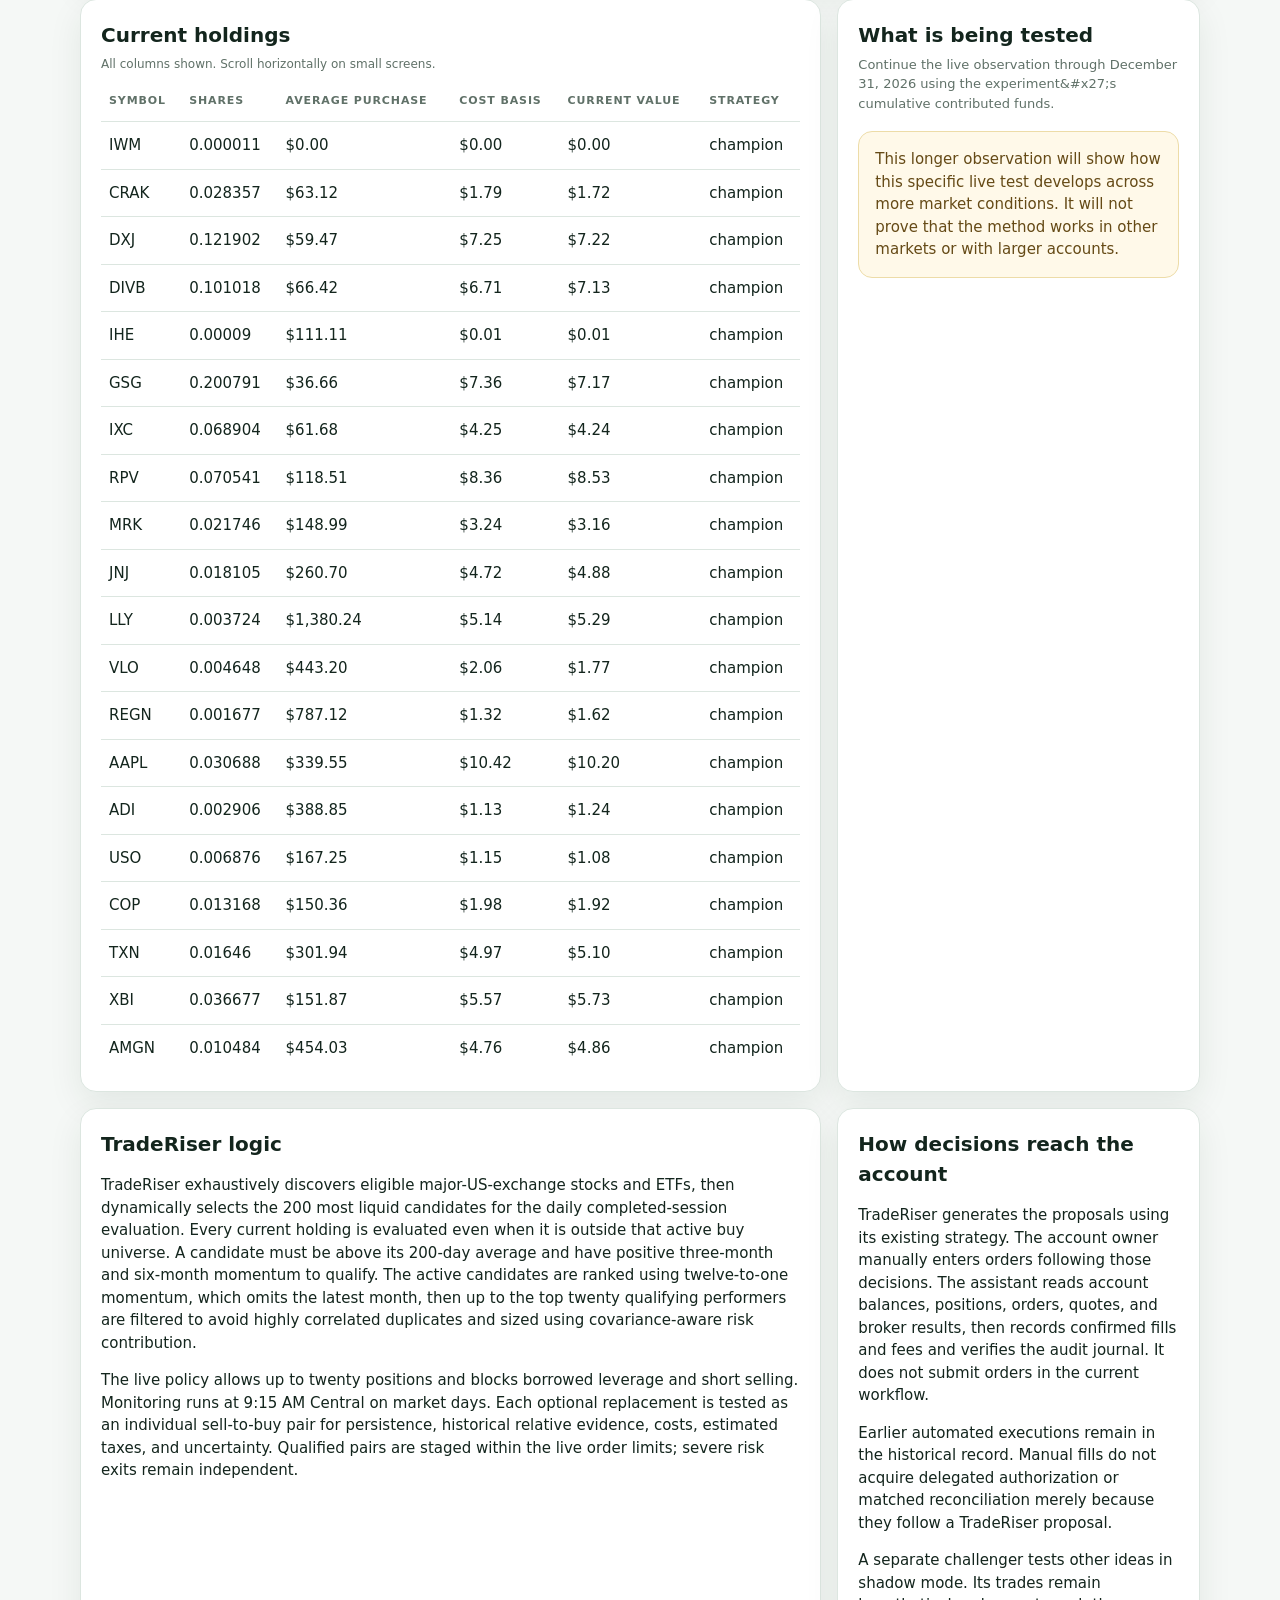
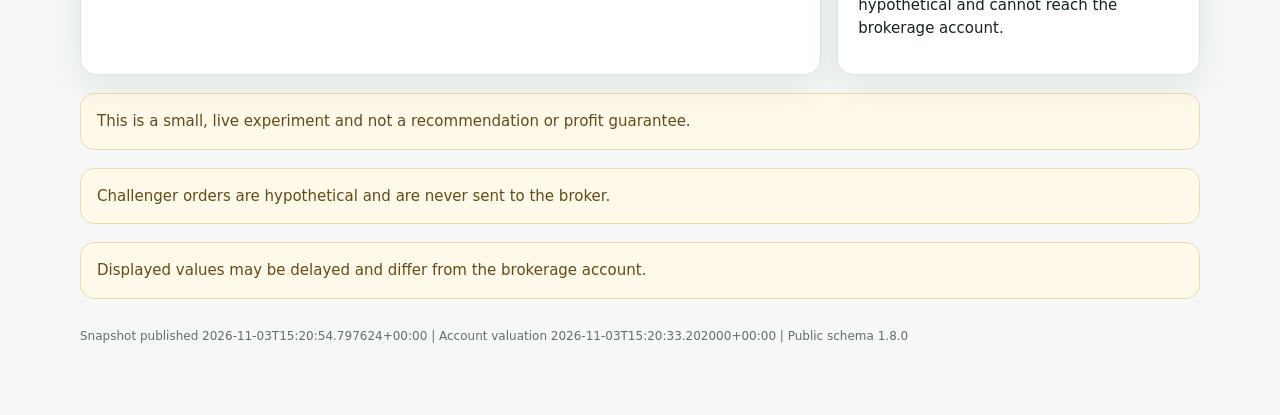
==== commit 8a96d48c: "Update TradeRiser public bundle (2026-11-03 16:05 UTC)" ====
--- a/traderiser/index.html
+++ b/traderiser/index.html
@@ -3,7 +3,7 @@
 <head>
   <meta charset="utf-8">
   <meta name="viewport" content="width=device-width,initial-scale=1">
-  <meta name="description" content="The public, auditable record of TradeRiser's agentic trading experiment using contributed funds.">
+  <meta name="description" content="The public, auditable record of TradeRiser decisions, manual order entry, and broker-confirmed results using contributed funds.">
   <title>TradeRiser · Public Trading Record</title>
   <style>
     :root{--ink:#13251d;--muted:#607168;--line:#dce6e0;--paper:#f5f8f6;--card:#fff;--green:#0b6b47;--lime:#d7f447;--blue:#2b65d9;--amber:#a76000;--red:#b93535;--shadow:0 12px 34px rgba(15,45,31,.08)}
@@ -24,7 +24,12 @@
   <main>
     <div class="eyebrow" id="experiment-funding">Live trading test</div>
     <h1>A running record of what TradeRiser does.</h1>
-    <p class="lede">This page tracks the positions, decisions, and results from a small live account. It shows what the TradeRiser logic selected, what the agentic trading process did with that decision, and when no trade was made.</p>
+    <p class="lede">This page tracks the positions, decisions, and results from a small live account. TradeRiser generates the strategy decisions; orders are currently entered manually in Robinhood. Model proposals and confirmed broker fills are shown separately.</p>
+    <aside id="execution-mode" class="disclosure" aria-labelledby="execution-mode-title" style="margin:0 0 20px">
+      <h2 id="execution-mode-title">Manual entry following TradeRiser decisions</h2>
+      <p>Since <time datetime="2026-11-02">November 2, 2026</time>, TradeRiser continues to generate the strategy decisions, and the account owner manually enters orders in Robinhood. The assistant reads broker evidence and maintains the public record. Manual entries may differ from proposals in amount or timing; only broker-confirmed fills are reported as executed.</p>
+      <p><strong>Execution interruption observed: November 2, 2026 (America/Chicago).</strong> Robinhood MCP account access was authorized and responding, but the OpenAI assistant refused to submit securities orders and reported an execution restriction. The interruption occurred before order submission; it was not a broker order rejection. <strong>Official OpenAI policy-change effective date: not verified.</strong> The observed interruption date is not a verified date when OpenAI changed its policy. <a href="https://developers.openai.com/plugins/plugin-guidelines">Official OpenAI plugin guidelines</a> provide policy context, not a dated change notice for this workflow.</p>
+    </aside>
     <div id="snapshot-status" class="snapshot-status" role="status" aria-live="polite" data-state="loading">Loading public snapshot…</div>
     <nav class="tabs" role="tablist" aria-label="Transparency sections">
       <button class="tab active" data-panel="overview">Overview</button><button class="tab" data-panel="wizard">Goal wizard</button><button class="tab" data-panel="briefing">Daily briefing</button><button class="tab" data-panel="holdings">Holdings</button><button class="tab" data-panel="ledger">Decision ledger</button><button class="tab" data-panel="research">Evidence</button>
@@ -40,12 +45,12 @@
       <article class="card wide"><h2>Current holdings</h2><div id="overview-holdings"></div></article>
       <article class="card side"><h2>What is being tested</h2><p id="objective" class="sub"></p><div class="disclosure">This longer observation will show how this specific live test develops across more market conditions. It will not prove that the method works in other markets or with larger accounts.</div></article>
       <article class="card wide"><h2>TradeRiser logic</h2><p>TradeRiser exhaustively discovers eligible major-US-exchange stocks and ETFs, then dynamically selects the 200 most liquid candidates for the daily completed-session evaluation. Every current holding is evaluated even when it is outside that active buy universe. A candidate must be above its 200-day average and have positive three-month and six-month momentum to qualify. The active candidates are ranked using twelve-to-one momentum, which omits the latest month, then up to the top twenty qualifying performers are filtered to avoid highly correlated duplicates and sized using covariance-aware risk contribution.</p><p>The live policy allows up to twenty positions and blocks borrowed leverage and short selling. Monitoring runs at 9:15 AM Central on market days. Each optional replacement is tested as an individual sell-to-buy pair for persistence, historical relative evidence, costs, estimated taxes, and uncertainty. Qualified pairs are staged within the live order limits; severe risk exits remain independent.</p></article>
-      <article class="card side"><h2>How agentic trading is used</h2><p>The agentic process reads the account, positions, open orders, and fresh quotes. It runs the TradeRiser logic, checks the proposed change against the live policy, and submits an order only if every check passes. It then reads the broker results again, records fills and fees, and verifies the audit journal.</p><p>A separate challenger tests other ideas in shadow mode. Its trades remain hypothetical and cannot reach the brokerage account.</p></article>
+      <article class="card side"><h2>How decisions reach the account</h2><p>TradeRiser generates the proposals using its existing strategy. The account owner manually enters orders following those decisions. The assistant reads account balances, positions, orders, quotes, and broker results, then records confirmed fills and fees and verifies the audit journal. It does not submit orders in the current workflow.</p><p>Earlier automated executions remain in the historical record. Manual fills do not acquire delegated authorization or matched reconciliation merely because they follow a TradeRiser proposal.</p><p>A separate challenger tests other ideas in shadow mode. Its trades remain hypothetical and cannot reach the brokerage account.</p></article>
     </div></section>
     <section id="wizard" class="panel"><div class="grid"><article class="card wide"><h2>Build a starting profile</h2><p class="sub">Five answers create an educational draft. It cannot change the live account or place a trade.</p><form id="goal-form" class="wizard-form"><label>1. What is the money for?<select id="goal"><option>Long-term wealth</option><option>Retirement</option><option>Home purchase</option><option>Education</option></select></label><label>2. How many years can it stay invested?<input id="horizon" type="number" min="1" max="50" value="10"></label><label>3. How much could you add each month?<input id="monthly" type="number" min="0" step="5" value="20"></label><label>4. What temporary loss could you tolerate?<select id="loss"><option value="8">About 8%</option><option value="18" selected>About 18%</option><option value="30">About 30%</option></select></label><label>5. Do you have separate emergency savings?<select id="emergency"><option value="yes">Yes</option><option value="no">No</option></select></label><button class="primary" type="submit">Create draft profile</button></form></article><article class="card side"><h2>Your draft</h2><div id="profile-result" class="empty">Complete the five questions to see a profile.</div></article><article class="card full"><h2>Long-term funding projection</h2><p class="sub">Illustrative scenarios only. Returns are not guaranteed.</p><div id="projection"></div></article></div></section>
     <section id="briefing" class="panel"><div class="grid"><article class="card wide"><h2>What happened today</h2><div id="daily-briefing"></div></article><article class="card side"><h2>Beginner dictionary</h2><div id="dictionary"></div></article></div></section>
     <section id="holdings" class="panel"><div class="grid"><article class="card full"><h2>Positions owned by this experiment</h2><div id="holdings-table"></div></article><article class="card full"><h2>Why do I own this?</h2><div id="holding-reasons" class="why-grid"></div></article></div></section>
-    <section id="ledger" class="panel"><div class="grid"><article class="card full"><h2>Daily portfolio record</h2><p class="sub">Select a day to see the portfolio total, change from the prior published day, and the holdings behind that value.</p><div id="portfolio-history"></div></article><article class="card full"><h2>Verified delegated fills</h2><p class="sub">Only terminal fills with delegated authorization and matched reconciliation appear here.</p><div id="trades"></div></article><article class="card full"><h2>Historical fills</h2><p class="sub">Historical continuity only. Delegated authorization and reconciliation are not established for these records.</p><div id="historical-trades"></div></article><article class="card full"><h2>Decision ledger</h2><p class="sub">Browse published champion and challenger cycles, 50 at a time. Hypothetical challenger orders are never sent to Robinhood.</p><div id="decisions"></div></article></div></section>
+    <section id="ledger" class="panel"><div class="grid"><article class="card full"><h2>Daily portfolio record</h2><p class="sub">Select a day to see the portfolio total, change from the prior published day, and the holdings behind that value.</p><div id="portfolio-history"></div></article><article class="card full"><h2>Verified delegated fills</h2><p class="sub">Earlier automated fills appear here only when delegated authorization and matched reconciliation are established.</p><div id="trades"></div></article><article class="card full"><h2>Manual and other historical fills</h2><p class="sub">Historical continuity only. Delegated authorization and reconciliation are not established for these records.</p><p class="sub">This includes broker-confirmed manual entries following TradeRiser decisions. Actual amounts and timing are preserved separately from model proposals.</p><div id="historical-trades"></div></article><article class="card full"><h2>Decision ledger</h2><p class="sub">Browse published champion and challenger cycles, 50 at a time. Proposals are not proof of execution. Hypothetical challenger orders are never sent to Robinhood.</p><div id="decisions"></div></article></div></section>
     <section id="research" class="panel"><div class="grid"><article class="card wide"><h2>Strategy profile</h2><div id="strategy-profile"></div></article><article class="card side"><h2>Evidence status</h2><div id="evidence"></div></article><article class="card wide"><h2>Live account vs provider benchmark</h2><div id="live-benchmark"></div></article><article class="card side"><h2>Challenger vs provider benchmark</h2><div id="backtest"></div></article><article class="card full"><h2>Replacement-benefit gate</h2><p class="sub">Before an optional rotation, TradeRiser estimates whether the incoming asset's persistent advantage is large enough to overcome trading costs, estimated taxes, and uncertainty.</p><div id="replacement-analysis"></div></article><article class="card full"><h2>Staged de-risking</h2><p class="sub">A held fund that repeatedly fails the completed-session trend and momentum screen may be reduced to cash without forcing an immediate replacement.</p><div id="derisk-analysis"></div></article><article class="card full"><h2>Latest champion ranking</h2><div id="rankings"></div></article></div></section>
     <div id="disclosures"></div><footer id="published">Loading public snapshot…</footer>
   </main>
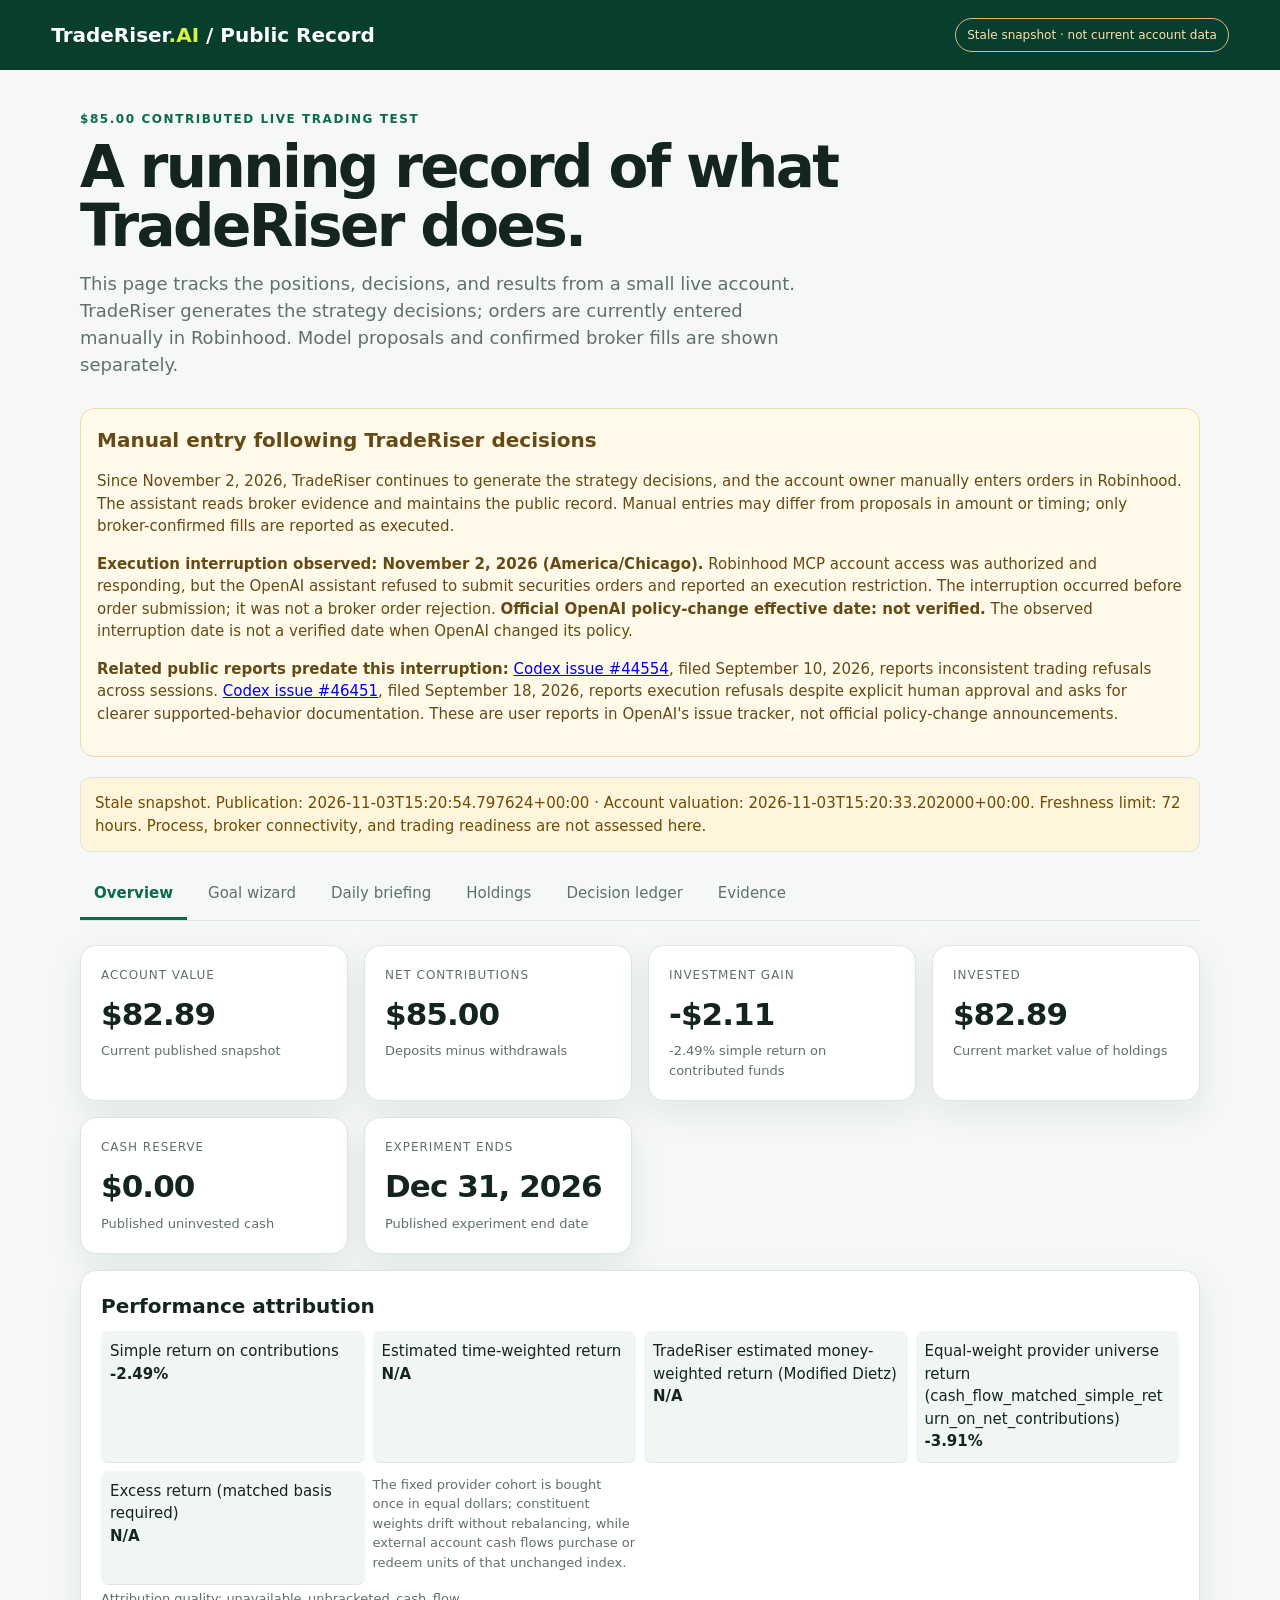
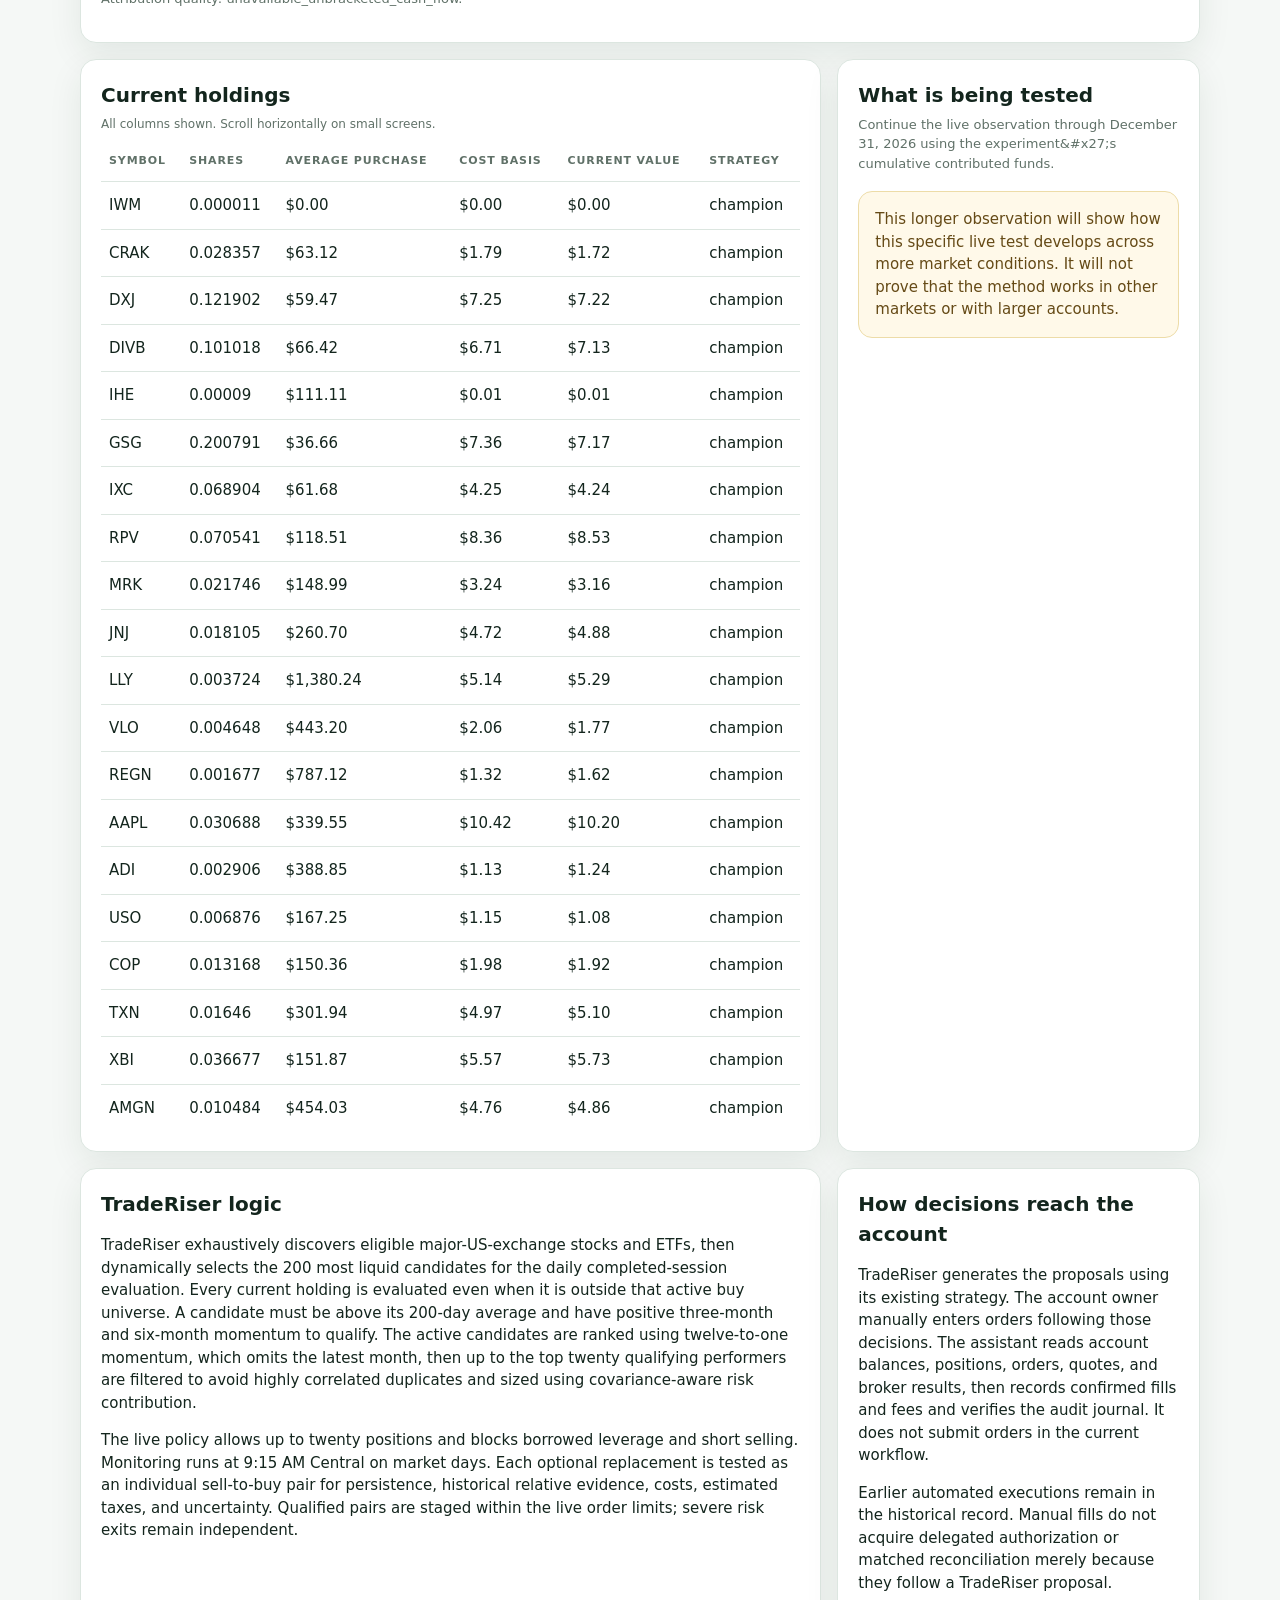
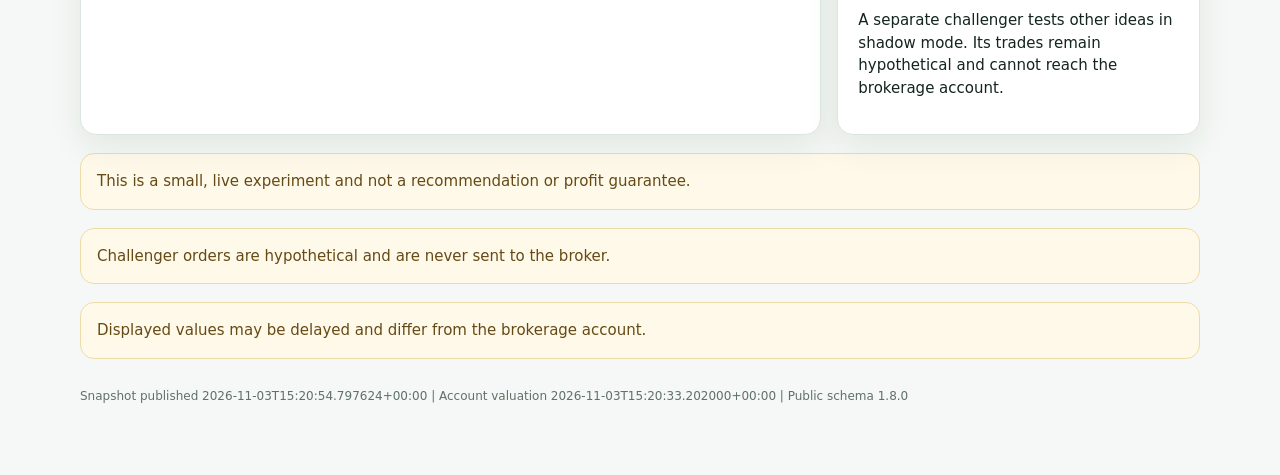
==== commit 93525c1f: "Update TradeRiser public bundle (2026-11-03 16:09 UTC)" ====
--- a/traderiser/index.html
+++ b/traderiser/index.html
@@ -28,7 +28,8 @@
     <aside id="execution-mode" class="disclosure" aria-labelledby="execution-mode-title" style="margin:0 0 20px">
       <h2 id="execution-mode-title">Manual entry following TradeRiser decisions</h2>
       <p>Since <time datetime="2026-11-02">November 2, 2026</time>, TradeRiser continues to generate the strategy decisions, and the account owner manually enters orders in Robinhood. The assistant reads broker evidence and maintains the public record. Manual entries may differ from proposals in amount or timing; only broker-confirmed fills are reported as executed.</p>
-      <p><strong>Execution interruption observed: November 2, 2026 (America/Chicago).</strong> Robinhood MCP account access was authorized and responding, but the OpenAI assistant refused to submit securities orders and reported an execution restriction. The interruption occurred before order submission; it was not a broker order rejection. <strong>Official OpenAI policy-change effective date: not verified.</strong> The observed interruption date is not a verified date when OpenAI changed its policy. <a href="https://developers.openai.com/plugins/plugin-guidelines">Official OpenAI plugin guidelines</a> provide policy context, not a dated change notice for this workflow.</p>
+      <p><strong>Execution interruption observed: November 2, 2026 (America/Chicago).</strong> Robinhood MCP account access was authorized and responding, but the OpenAI assistant refused to submit securities orders and reported an execution restriction. The interruption occurred before order submission; it was not a broker order rejection. <strong>Official OpenAI policy-change effective date: not verified.</strong> The observed interruption date is not a verified date when OpenAI changed its policy.</p>
+      <p><strong>Related public reports predate this interruption:</strong> <a href="https://github.com/openai/codex/issues/44554">Codex issue #44554</a>, filed <time datetime="2026-09-10">September 10, 2026</time>, reports inconsistent trading refusals across sessions. <a href="https://github.com/openai/codex/issues/46451">Codex issue #46451</a>, filed <time datetime="2026-09-18">September 18, 2026</time>, reports execution refusals despite explicit human approval and asks for clearer supported-behavior documentation. These are user reports in OpenAI's issue tracker, not official policy-change announcements.</p>
     </aside>
     <div id="snapshot-status" class="snapshot-status" role="status" aria-live="polite" data-state="loading">Loading public snapshot…</div>
     <nav class="tabs" role="tablist" aria-label="Transparency sections">
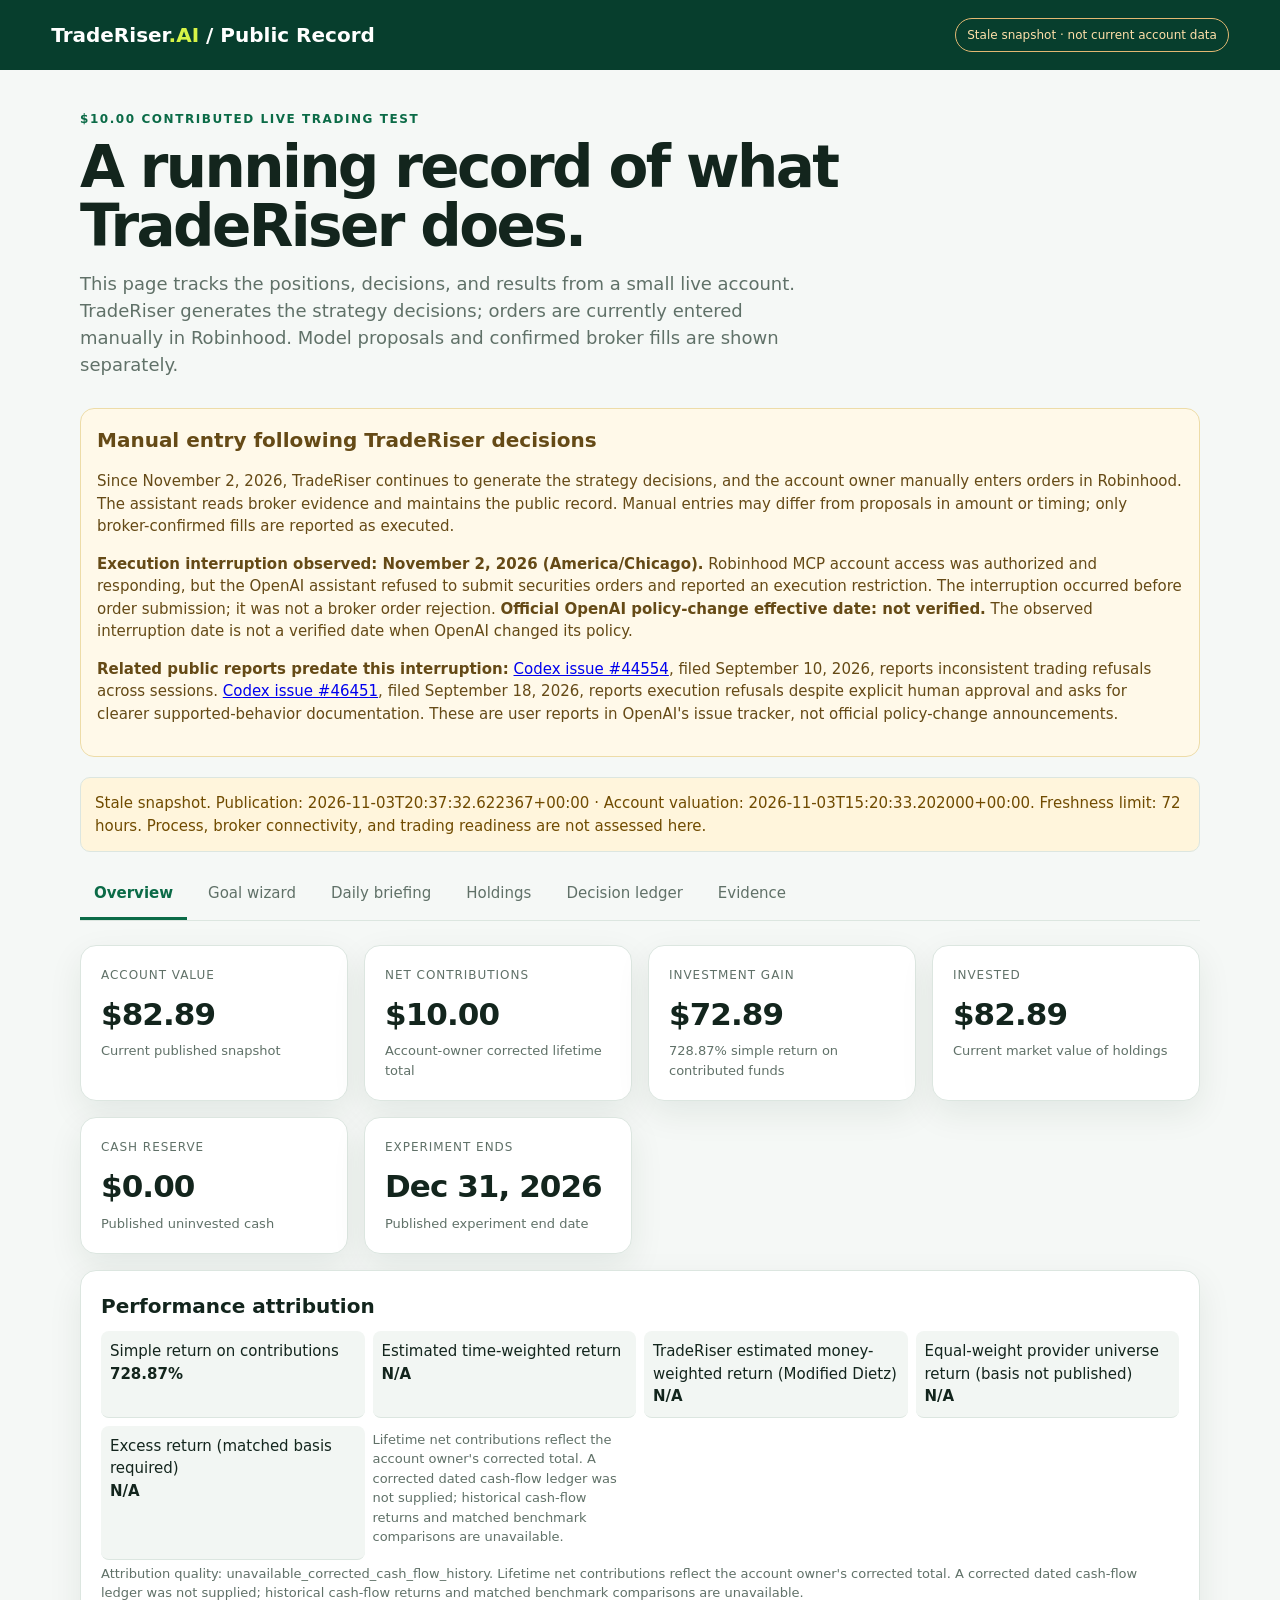
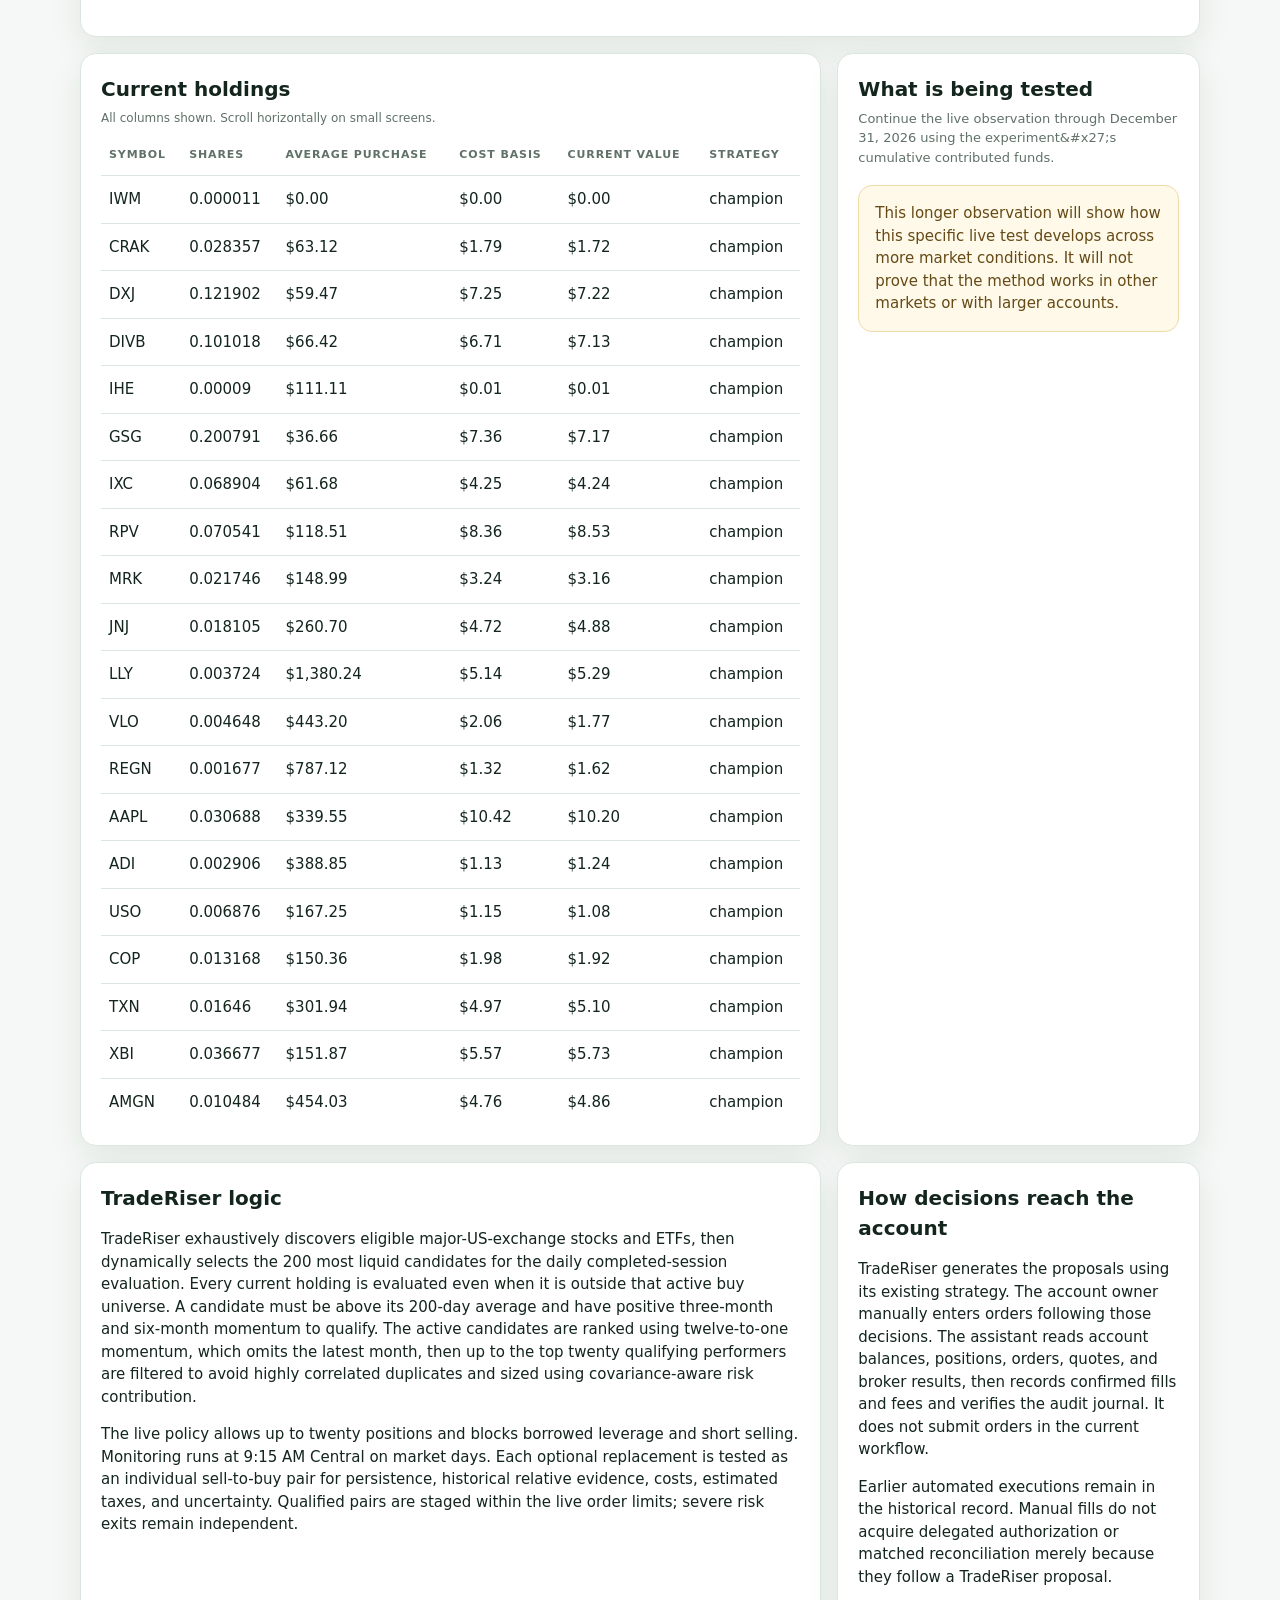
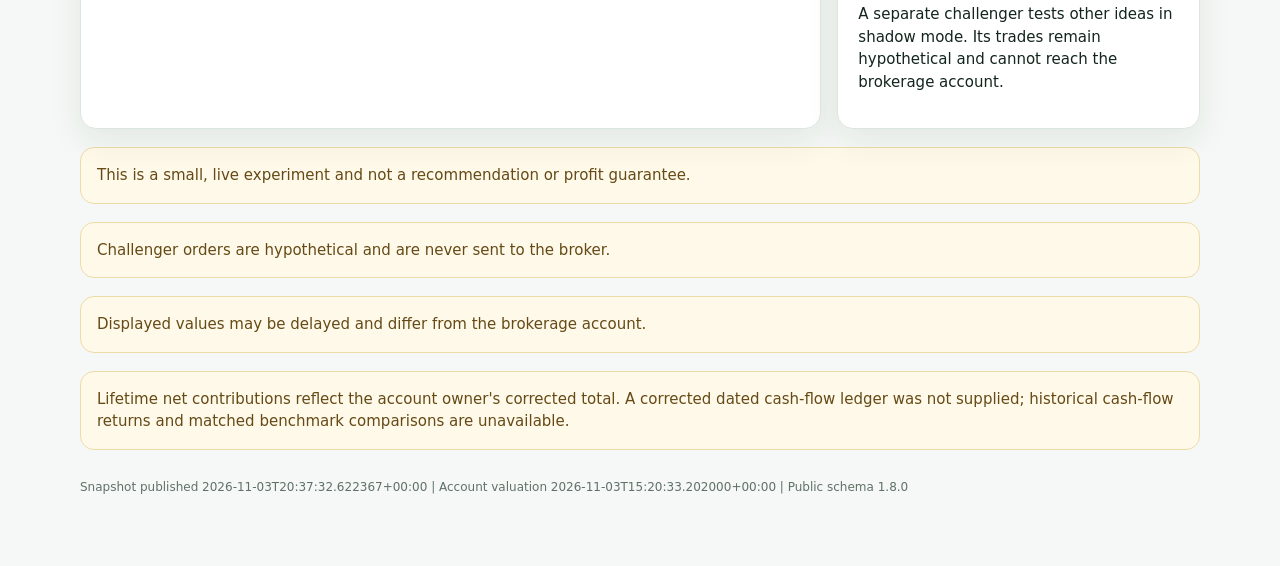
==== commit be74db95: "Update TradeRiser public bundle (2026-11-03 20:38 UTC)" ====
--- a/traderiser/index.html
+++ b/traderiser/index.html
@@ -37,7 +37,7 @@
     </nav>
     <section id="overview" class="panel active"><div class="grid">
       <article class="card"><div class="label">Account value</div><div class="metric" id="value">N/A</div><div class="sub">Current published snapshot</div></article>
-      <article class="card"><div class="label">Net contributions</div><div class="metric" id="contributions">N/A</div><div class="sub">Deposits minus withdrawals</div></article>
+      <article class="card"><div class="label">Net contributions</div><div class="metric" id="contributions">N/A</div><div class="sub" id="contribution-note">Deposits minus withdrawals</div></article>
       <article class="card"><div class="label">Investment gain</div><div class="metric" id="gain">N/A</div><div class="sub" id="gain-rate">Excludes contributed funds</div></article>
       <article class="card"><div class="label">Invested</div><div class="metric" id="invested">N/A</div><div class="sub">Current market value of holdings</div></article>
       <article class="card"><div class="label">Cash reserve</div><div class="metric" id="cash">N/A</div><div class="sub">Published uninvested cash</div></article>
